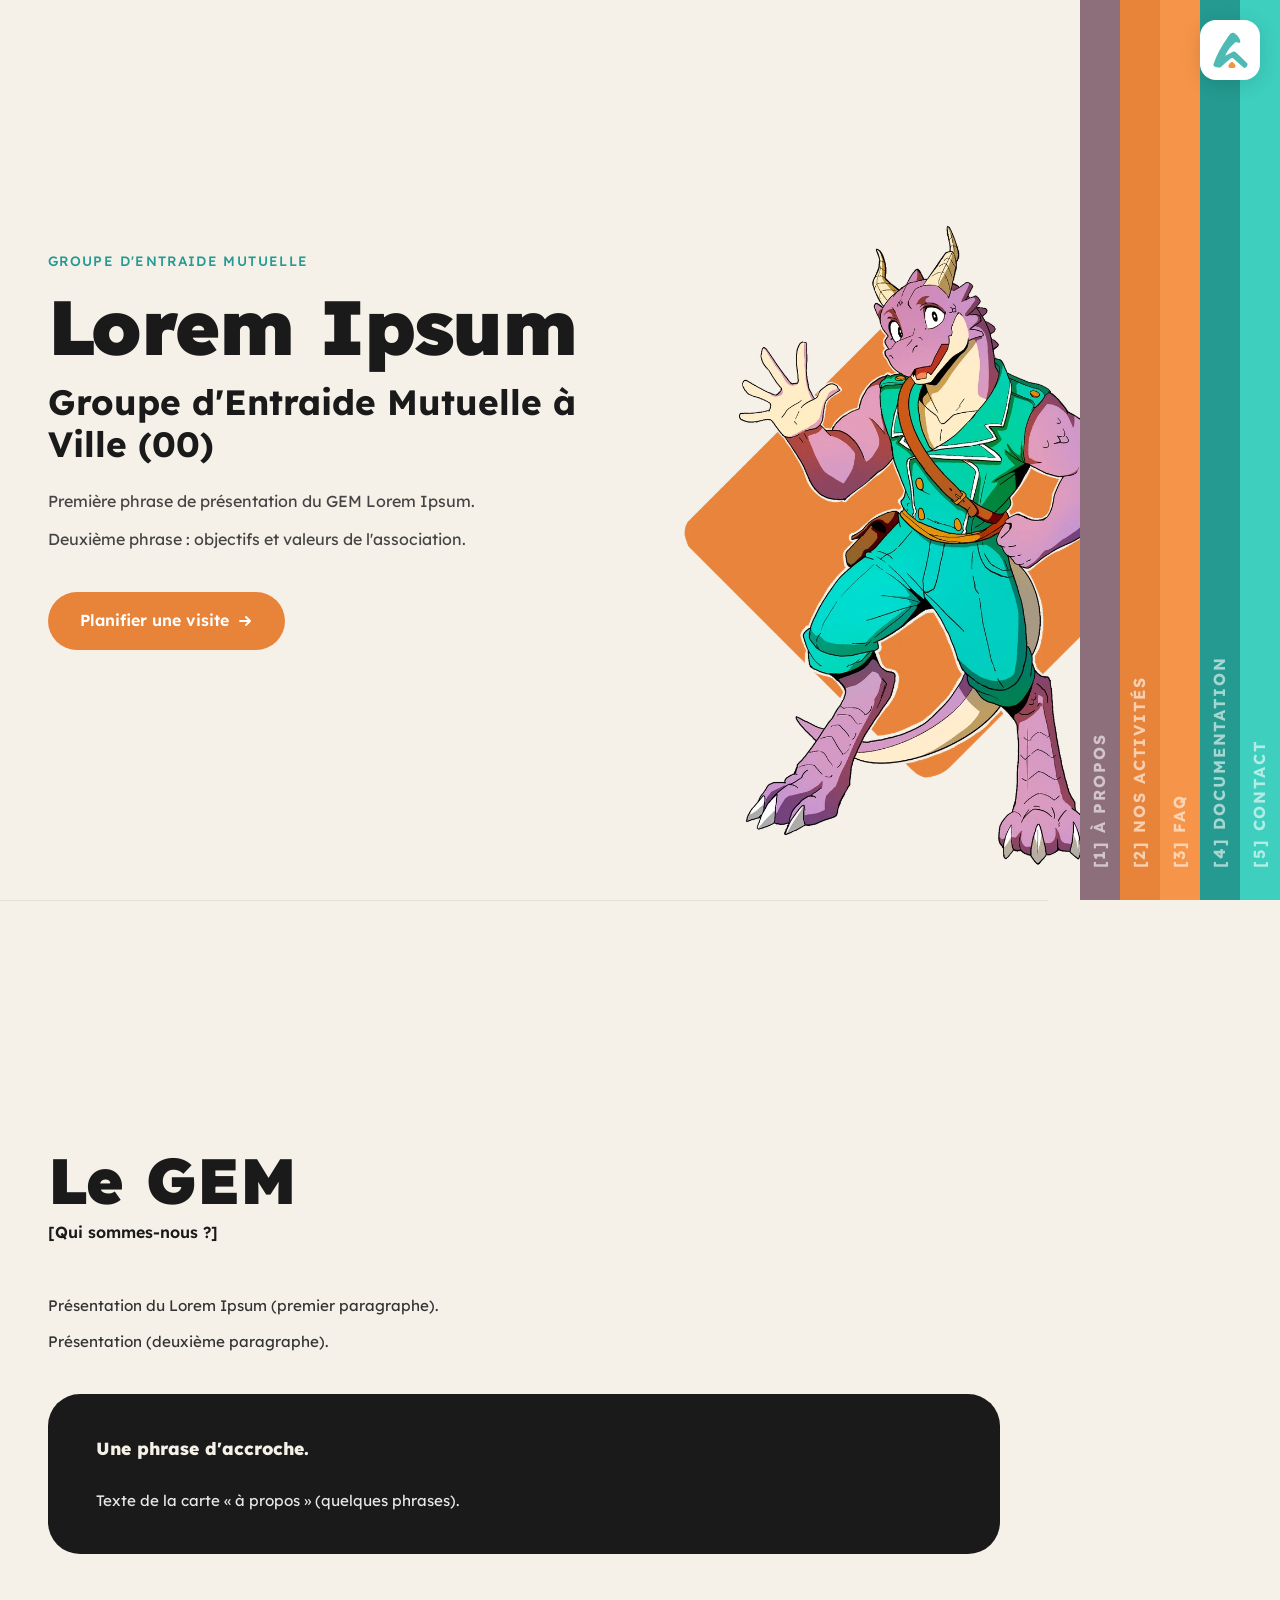
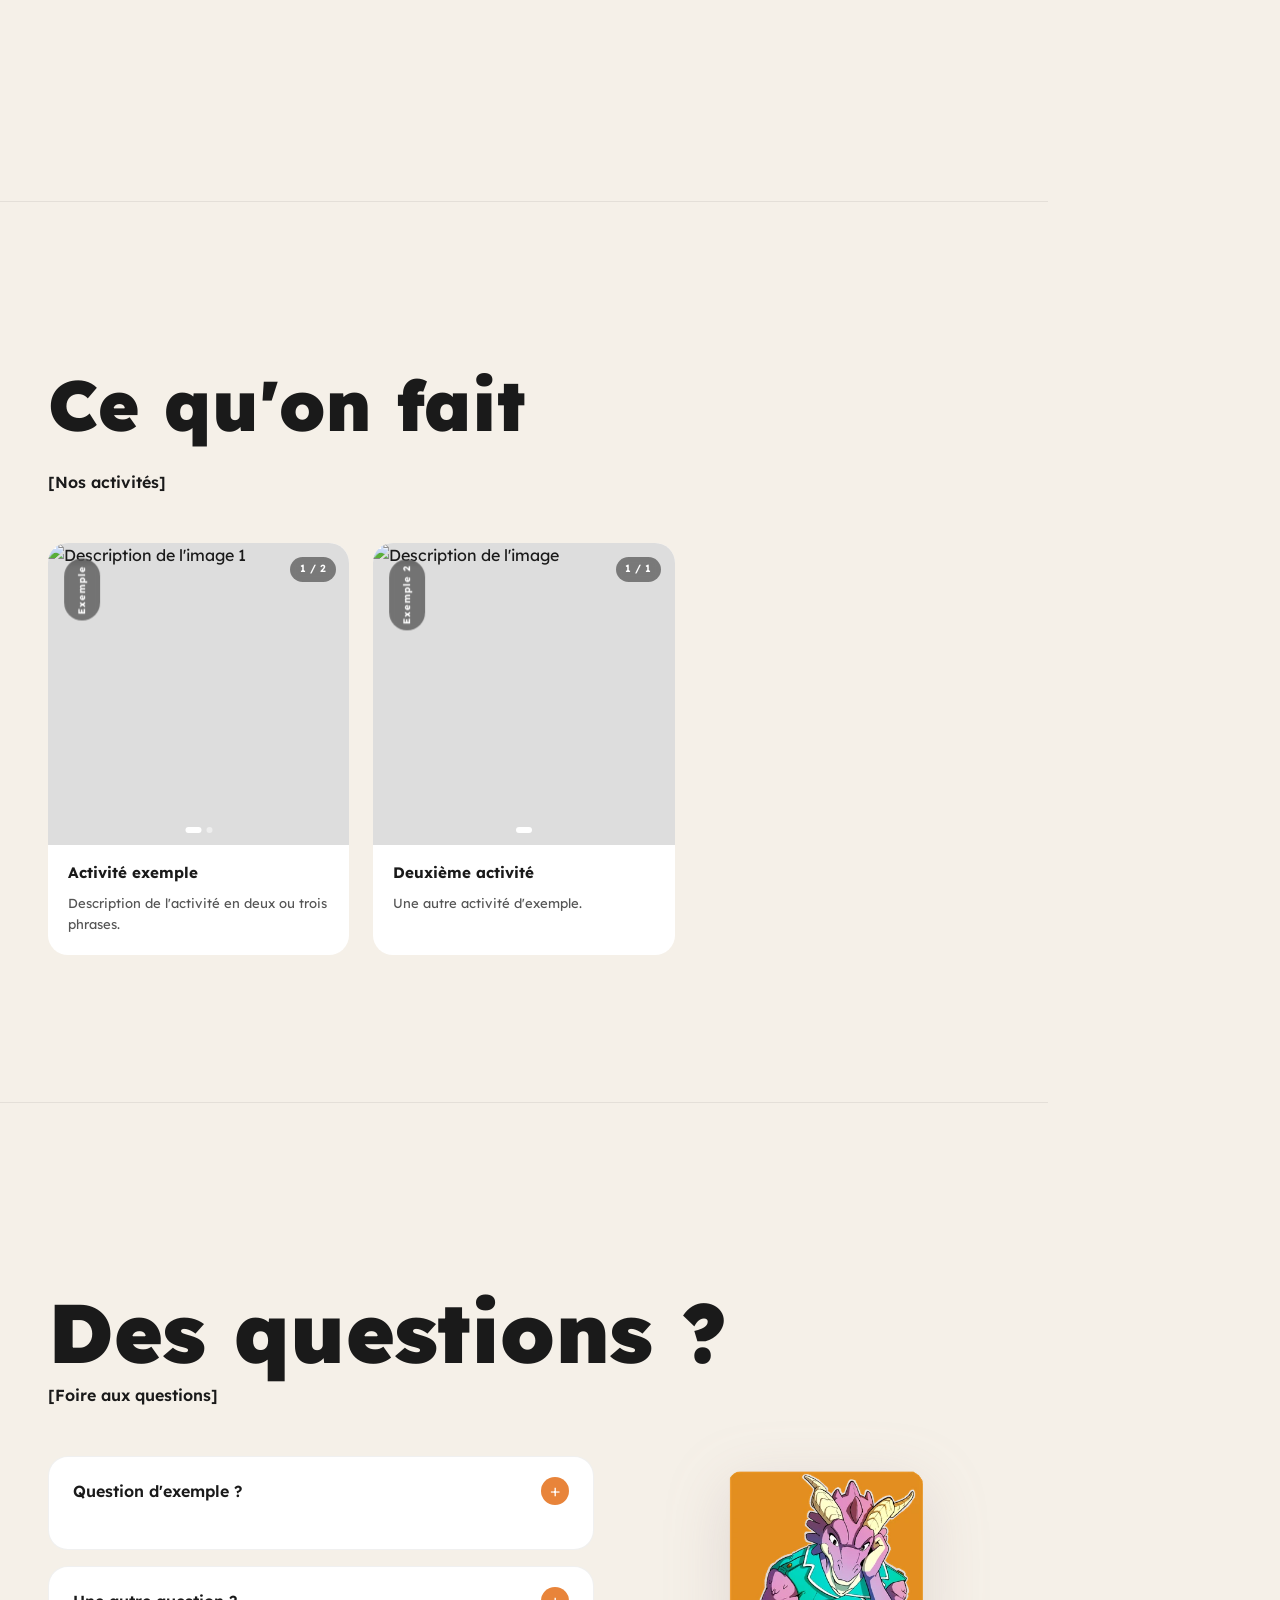
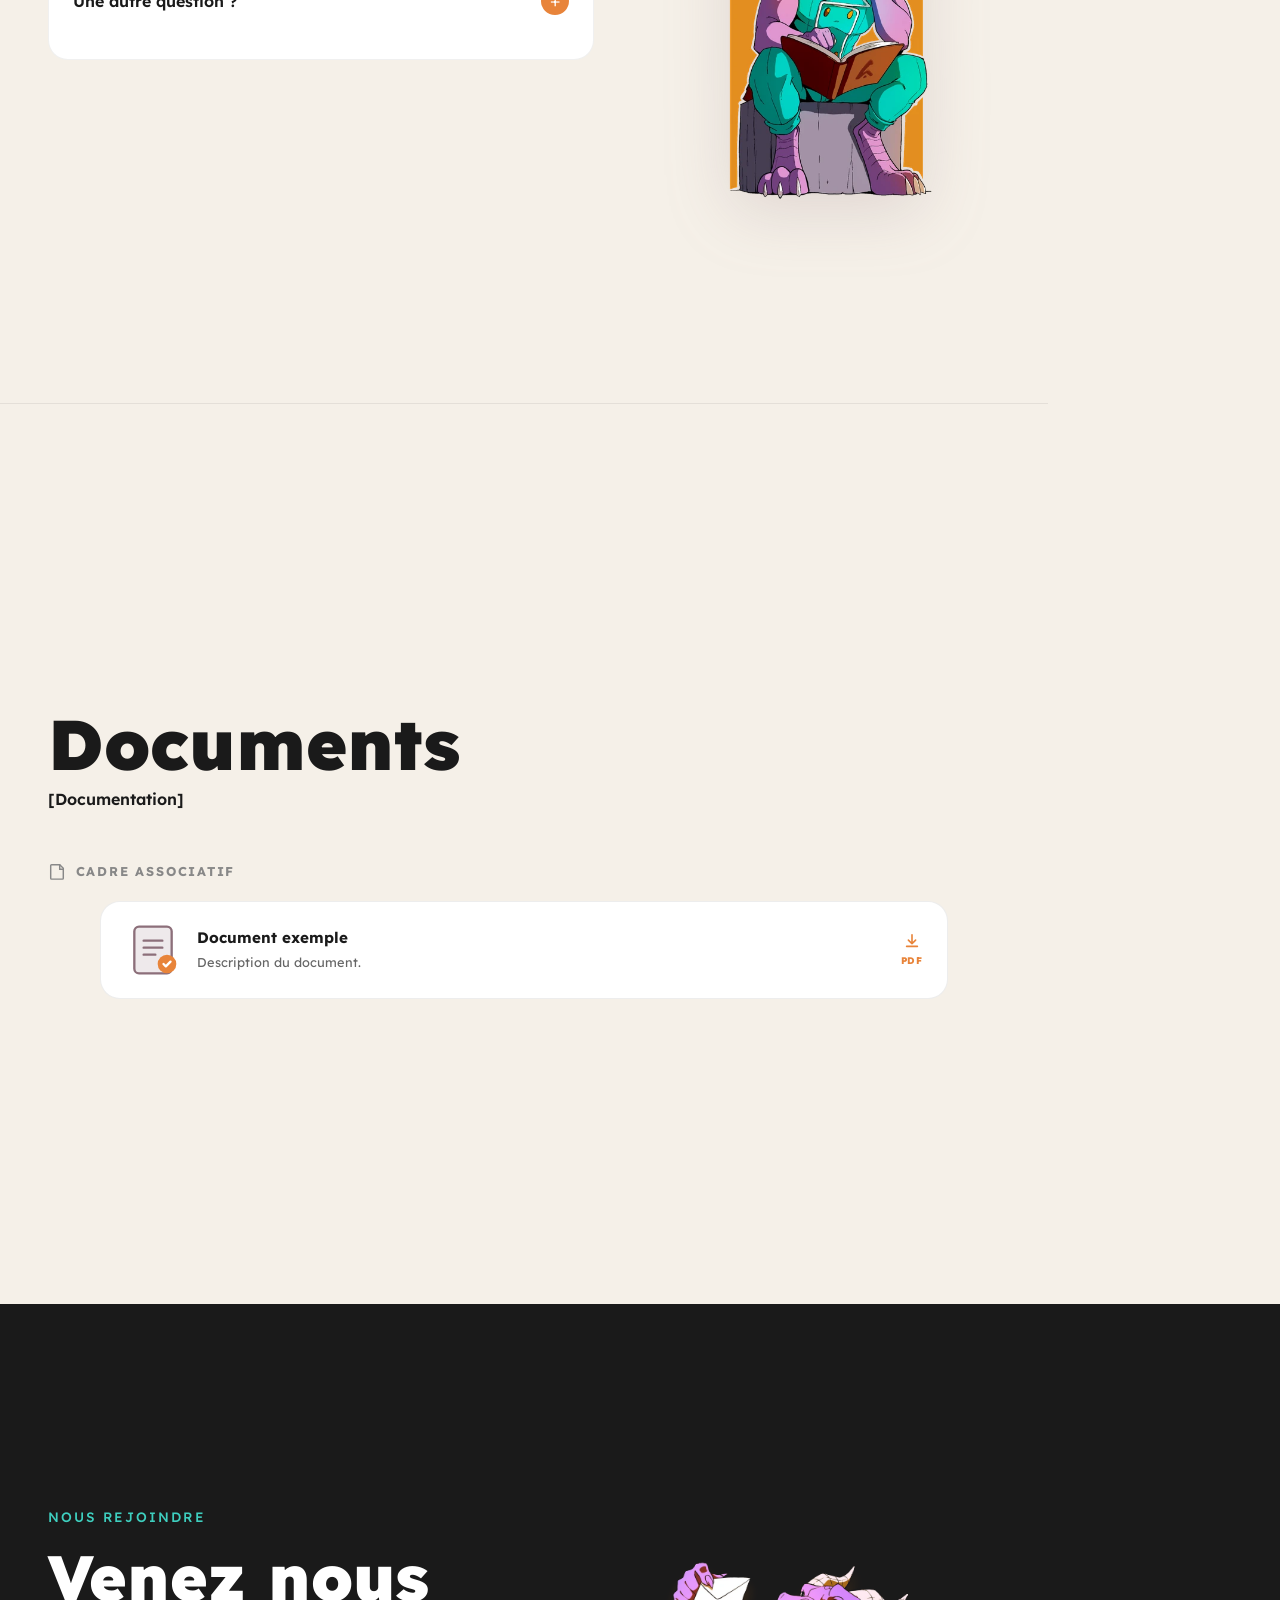
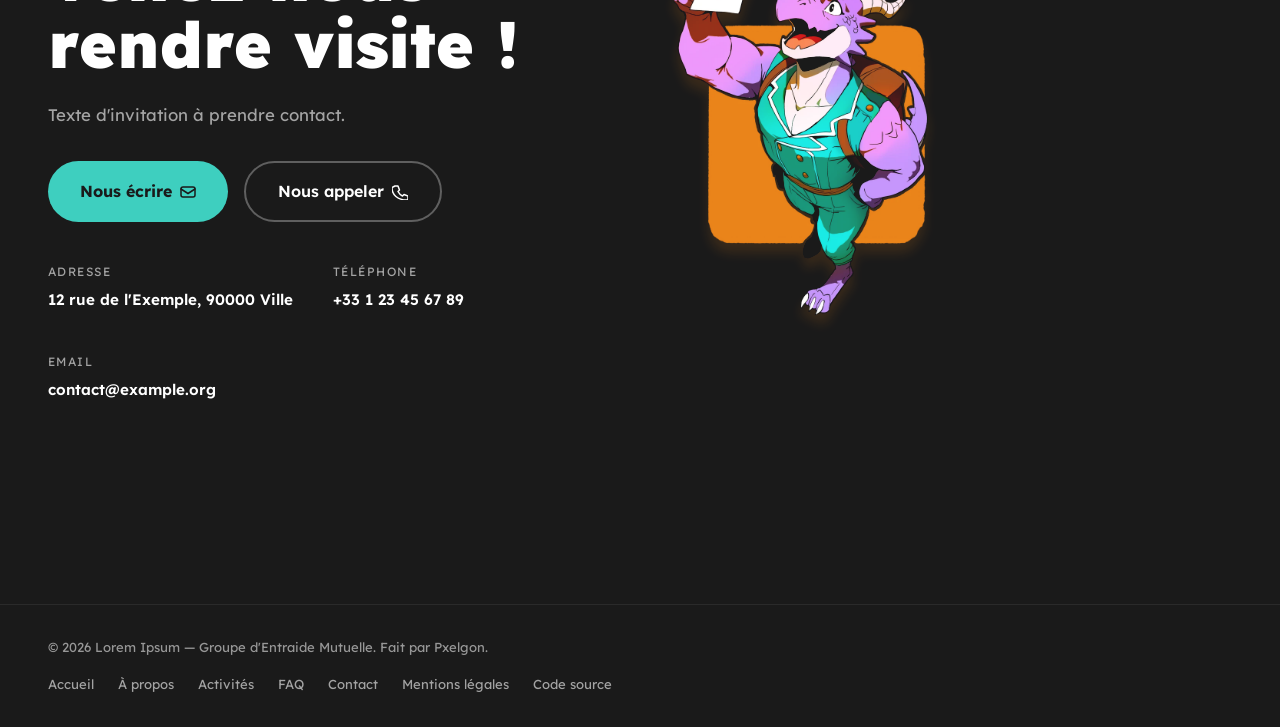
==== index.html @ 222a10a7 "feat(faq): mascotte libraire — titre hors grille, image alignée en haut et agrandie (desktop)" ====
<!DOCTYPE html>
<html lang="fr" data-cfg-title="{name} — {type}">
<head>
  <meta charset="UTF-8" />
  <meta name="viewport" content="width=device-width, initial-scale=1.0" />
  <meta name="theme-color" content="#f5f0e8" />
  <title>Lorem Ipsum — Groupe d'Entraide Mutuelle</title>
  <meta name="description" data-cfg-content="metaDescription" content="Le GEM Lorem Ipsum est un lieu d'entraide entre pairs, créé autour du vécu et des besoins des personnes autistes. Conçu par des autistes pour des autistes." />
  <link rel="icon" type="image/x-icon" href="favicon.ico">

  <!-- Lexend font — self-hosted (GDPR + perf); OFL license: fonts/OFL.txt -->
  <link rel="preload" href="fonts/lexend-latin.woff2" as="font" type="font/woff2" crossorigin>

  <!-- Styles (split; link order = cascade order) -->
  <link rel="stylesheet" href="css/fonts.css" />
  <link rel="stylesheet" href="css/base.css" />
  <link rel="stylesheet" href="css/navigation.css" />
  <link rel="stylesheet" href="css/layout.css" />
  <link rel="stylesheet" href="css/components.css" />
  <link rel="stylesheet" href="css/sections.css" />
  <link rel="stylesheet" href="css/responsive.css" />

  <!-- Site configuration (committed example; real config.js gitignored, overrides) -->
  <script src="config/config.example.js"></script>
  <script src="config/config.js"></script>

  <!-- Site content (committed example; real content.js gitignored, overrides) -->
  <script src="config/content.example.js"></script>
  <script src="config/content.js"></script>
</head>
<body>

  <!-- Skip to content — Accessibility -->
  <a class="skip-link" href="#main-content">Aller au contenu principal</a>

  <!-- Progress bar -->
  <div class="progress-bar" id="progressBar" aria-hidden="true"></div>

  <!-- ================================================
       SIDEBAR NAVIGATION
  ================================================ -->
  <nav class="sidebar-nav" aria-label="Navigation principale">

    <!-- Logo -->
    <a class="sidebar-logo" href="#accueil" data-cfg-aria-label="{name} — Retour à l'accueil" aria-label="Lorem Ipsum — Retour à l'accueil">
      <img src="images/logo.svg" alt="" width="40" height="40" />
    </a>

    <!-- Strip 1: Mauve — About -->
    <div class="sidebar-strip sidebar-strip--mauve">
      <a class="sidebar-link" href="#a-propos" aria-label="Section 1 — À Propos">
        [1] À PROPOS
      </a>
    </div>

    <!-- Strip 2: Orange — Activities -->
    <div class="sidebar-strip sidebar-strip--orange">
      <a class="sidebar-link" href="#nos-activites" aria-label="Section 2 — Nos Activités">
        [2] NOS ACTIVITÉS
      </a>
    </div>

    <!-- Strip 3 : Apricot — FAQ -->
    <div class="sidebar-strip sidebar-strip--apricot">
      <a class="sidebar-link" href="#faq" aria-label="Section 3 — FAQ">
        [3] FAQ
      </a>
    </div>

    <!-- Strip 4 : DarkTeal — Documentation -->
    <div class="sidebar-strip sidebar-strip--darkteal">
      <a class="sidebar-link" href="#documentation" aria-label="Section 4 — Documentation">
        [4] DOCUMENTATION
      </a>
    </div>

    <!-- Strip 5 : Teal — Contact -->
    <div class="sidebar-strip sidebar-strip--teal">
      <a class="sidebar-link" href="#contact" aria-label="Section 5 — Contact">
        [5] CONTACT
      </a>
    </div>

  </nav>

  <!-- ================================================
       MAIN CONTENT
  ================================================ -->
  <main id="main-content" tabindex="-1">
 
    <!-- HERO -->
    <section id="accueil" class="section hero-section" aria-labelledby="hero-title">
 
      <!-- Mascot absolutely positioned over the section, behind the sidebar -->
      <div class="hero__mascot-wrap" aria-hidden="true">
        <div class="hero__mascot-bg"></div>
        <img src="images/mascotte_bonjour.webp" alt="" class="hero__mascot-img" width="1280" height="1280" decoding="async" />
      </div>
 
      <div class="section__inner">
        <div class="hero__left">
          <p class="hero__eyebrow" data-cfg="type">Groupe d'Entraide Mutuelle</p>
          <h1 class="hero__title" id="hero-title" data-cfg="name">Lorem Ipsum</h1>
          <p class="hero__subtitle" data-cfg-tpl="{type} à {location}">Groupe d'Entraide Mutuelle à Créteil (94)</p>
          <div class="hero__desc" data-txt-list="heroDesc">
            <p>Le GEM Lorem Ipsum est un lieu d'entraide entre pairs, créé autour du vécu et des besoins des personnes autistes.</p>
            <p>Il a pour objectif de rompre l'isolement, de favoriser le lien social et de permettre à chacun de trouver sa place, dans un cadre sécurisant, bienveillant et respectueux des singularités.</p>
          </div>
          <a href="#contact" class="btn-primary">
            Planifier une visite
            <svg width="16" height="16" viewBox="0 0 16 16" fill="none" aria-hidden="true">
              <path d="M3 8H13M9 4L13 8L9 12" stroke="currentColor" stroke-width="2" stroke-linecap="round" stroke-linejoin="round"/>
            </svg>
          </a>
        </div>
      </div>
    </section>
 
    <div class="section-divider" role="separator" aria-hidden="true"></div>

    <!-- ABOUT -->
    <section id="a-propos" class="section" aria-labelledby="about-title">
      <div class="section__inner">

        <div class="reveal">
          <h2 class="about__title" id="about-title">Le GEM</h2>
          <p class="about__subtitle"><em data-txt="aboutSubtitle">[Qui sommes nous ?]</em></p>
        </div>

        <div class="about__text-block reveal reveal-delay-1" data-txt-list="aboutText">
          <p>Le GEM Lorem Ipsum est un lieu d'entraide entre pairs, créé autour du vécu et des besoins des personnes autistes.</p>
          <p>Il a pour objectif de rompre l'isolement, de favoriser le lien social et de permettre à chacun de trouver sa place, dans un cadre sécurisant, bienveillant et respectueux des singularités. </p>
        </div>

        <div class="about__card reveal reveal-delay-3">
          <p class="about__card-title" data-txt="aboutCardTitle">Nous sommes plus qu'un dispositif.</p>
          <p class="about__card-text" data-txt="aboutCardText">
            L'Lorem Ipsum est un espace de vie créé par et pour les personnes autistes. Ici, chacun apporte sa singularité, ses forces et son vécu, et reçoit en retour écoute, soutien et appartenance. Nous croyons que la neurodiversité est une richesse, et que l'entraide entre pairs est l'une des formes les plus puissantes de soin. 
          </p>
        </div>

      </div>
    </section>

    <div class="section-divider" role="separator" aria-hidden="true"></div>

    <!-- ACTIVITIES -->
    <section id="nos-activites" class="section" aria-labelledby="activities-title">
      <div class="section__inner">

        <div class="reveal">
          <h2 class="activities__title" id="activities-title">Ce qu'on fait</h2>
          <p class="activities__subtitle"><em data-txt="activitiesSubtitle">[Nos activités]</em></p>
        </div>

        <!-- Cards injected by JS (js/activities.js) -->
        <div class="activities__grid" id="activitiesGrid"></div>

      </div>
    </section>

    <div class="section-divider" role="separator" aria-hidden="true"></div>

    <!-- FAQ -->
    <section id="faq" class="section" aria-labelledby="faq-title">
      <div class="section__inner">

        <!-- Title (full width, above the columns) -->
        <div class="reveal">
          <h2 class="faq__title" id="faq-title">Des questions&nbsp;?</h2>
          <p class="faq__subtitle"><em data-txt="faqSubtitle">[Foire aux questions]</em></p>
        </div>

        <div class="faq__layout">

          <!-- Left column: questions (injected by JS — js/faq.js) -->
          <div class="faq__list reveal reveal-delay-1" id="faqList" role="list"></div>

          <!-- Right column: librarian mascot (decorative) -->
          <div class="faq__mascot-wrap reveal reveal-delay-2" aria-hidden="true">
            <img src="images/mascotte_libraire.webp" alt="" class="faq__mascot" />
          </div>

        </div>

      </div>
    </section>

    <div class="section-divider" role="separator" aria-hidden="true"></div>

    <!-- DOCUMENTATION -->
    <section id="documentation" class="section" aria-labelledby="docs-title">
      <div class="section__inner">

        <div class="reveal">
          <h2 class="docs__title" id="docs-title">Documents</h2>
          <p class="docs__subtitle"><em data-txt="docsSubtitle">[Documentation]</em></p>
        </div>

        <!-- Documents injected by JS (js/docs.js) -->
        <div class="docs__layout reveal reveal-delay-1" id="docsLayout"></div>

      </div>
    </section>

    <!-- CONTACT -->
    <section id="contact" class="section" aria-labelledby="contact-title">
      <div class="section__inner">
        <div class="contact__inner">

          <!-- Text -->
          <div class="contact__text">
            <p class="contact__label reveal" data-txt="contactLabel">Nous rejoindre</p>
            <h2 class="contact__title reveal reveal-delay-1" id="contact-title" data-txt="contactTitle">
              Venez nous rendre visite&nbsp;!
            </h2>
            <p class="contact__desc reveal reveal-delay-2" data-txt="contactDesc">
              Que vous soyez curieux, à la recherche de lien social ou que vous ayez simplement envie de découvrir l'espace, nos portes vous sont ouvertes.
            </p>
          </div>

          <!-- Buttons -->
          <div class="contact__actions reveal reveal-delay-3">
            <a href="mailto:contact@example.org" class="btn-teal" data-cfg-mailto="email" data-cfg-aria-label="Envoyer un email à {name}" aria-label="Envoyer un email à Lorem Ipsum">
              Nous écrire
              <svg width="16" height="16" viewBox="0 0 16 16" fill="none" aria-hidden="true">
                <rect x="1" y="3" width="14" height="10" rx="2" stroke="currentColor" stroke-width="1.5"/>
                <path d="M1 5L8 9.5L15 5" stroke="currentColor" stroke-width="1.5" stroke-linecap="round"/>
              </svg>
            </a>
            <a href="tel:+33123456789" title="Appeler l'animatrice" class="btn-outline" data-cfg-tel="phone" data-cfg-aria-label="Appeler {name}" aria-label="Appeler Lorem Ipsum">
              Nous appeler
              <svg width="16" height="16" viewBox="0 0 16 16" fill="none" aria-hidden="true">
                <path d="M3 2h3l1.5 4L6 7.5c1 2 2.5 3.5 4.5 4.5L12 10.5l4 1.5V15a1 1 0 01-1 1C5.4 16 0 10.6 0 4a1 1 0 011-1z" stroke="currentColor" stroke-width="1.5" stroke-linejoin="round"/>
              </svg>
            </a>
          </div>

          <!-- Mascot -->
          <img src="images/mascotte_contact.webp" alt="" class="contact__mascot reveal reveal-delay-1" width="1000" height="1000" loading="lazy" decoding="async" />

          <!-- Details -->
          <div class="contact__details reveal reveal-delay-4">
            <div class="contact__detail">
              <p class="contact__detail-label">Adresse</p>
              <p class="contact__detail-value" data-cfg="addressLine">12 rue de l'Exemple, 90000 Ville</p>
            </div>
            <div class="contact__detail">
              <p class="contact__detail-label">Téléphone</p>
              <p class="contact__detail-value" data-cfg="phone">+33 1 23 45 67 89</p>
            </div>
            <div class="contact__detail">
              <p class="contact__detail-label">Email</p>
              <p class="contact__detail-value" data-cfg="email">contact@example.org</p>
            </div>
          </div>

        </div><!-- /.contact__inner -->
      </div>
    </section>

  </main>

  <!-- ================================================
       FOOTER
  ================================================ -->
  <footer>
    <div class="footer__inner">
      <p class="footer__copy" data-cfg-tpl="© {year} {name} — {type}. Fait par {footerCredit}.">© 2026 Lorem Ipsum — Groupe d'Entraide Mutuelle. Fait par Pxelgon.</p>
      <nav class="footer__links" aria-label="Liens de bas de page">
        <a href="#accueil">Accueil</a>
        <a href="#a-propos">À propos</a>
        <a href="#nos-activites">Activités</a>
        <a href="#faq">FAQ</a>
        <a href="#contact">Contact</a>
        <a href="legal.html">Mentions légales</a>
        <a href="https://github.com/SlothyKernel1314/agotyp_site_vitrine" target="_blank" rel="noopener noreferrer">Code source</a>
      </nav>
    </div>
  </footer>

<!-- ================================================
       MOBILE BOTTOM NAVIGATION (≤ 768px)
  ================================================ -->
  <nav class="mobile-nav" aria-label="Navigation mobile">
    <ul class="mobile-nav__list">

      <li class="mobile-nav__item">
        <a class="mobile-nav__link" href="#accueil" aria-label="Accueil">
          <svg class="mobile-nav__icon" viewBox="0 0 24 24" aria-hidden="true">
            <path d="M3 9.5L12 3l9 6.5V20a1 1 0 01-1 1H5a1 1 0 01-1-1V9.5z"/>
            <path d="M9 21V12h6v9"/>
          </svg>
          Accueil
          <span class="mobile-nav__dot"></span>
        </a>
      </li>

      <li class="mobile-nav__item">
        <a class="mobile-nav__link" href="#a-propos" aria-label="À propos">
          <svg class="mobile-nav__icon" viewBox="0 0 24 24" aria-hidden="true">
            <circle cx="12" cy="12" r="9"/>
            <line x1="12" y1="8" x2="12" y2="8.5" stroke-width="2.5"/>
            <line x1="12" y1="11" x2="12" y2="16"/>
          </svg>
          À propos
          <span class="mobile-nav__dot"></span>
        </a>
      </li>

      <li class="mobile-nav__item">
        <a class="mobile-nav__link" href="#nos-activites" aria-label="Nos activités">
          <svg class="mobile-nav__icon" viewBox="0 0 24 24" aria-hidden="true">
            <rect x="3" y="3" width="7" height="7" rx="1"/>
            <rect x="14" y="3" width="7" height="7" rx="1"/>
            <rect x="3" y="14" width="7" height="7" rx="1"/>
            <rect x="14" y="14" width="7" height="7" rx="1"/>
          </svg>
          Activités
          <span class="mobile-nav__dot"></span>
        </a>
      </li>

      <li class="mobile-nav__item">
        <a class="mobile-nav__link" href="#faq" aria-label="FAQ">
          <svg class="mobile-nav__icon" viewBox="0 0 24 24" aria-hidden="true">
            <circle cx="12" cy="12" r="9"/>
            <path d="M9.5 9.5a2.5 2.5 0 015 .5c0 1.5-1.5 2-2.5 2.5V14"/>
            <circle cx="12" cy="17" r="0.5" fill="currentColor" stroke="none"/>
          </svg>
          FAQ
          <span class="mobile-nav__dot"></span>
        </a>
      </li>

      <li class="mobile-nav__item">
        <a class="mobile-nav__link" href="#documentation" aria-label="Documentation">
          <svg class="mobile-nav__icon" viewBox="0 0 24 24" aria-hidden="true">
            <path d="M14 2H6a2 2 0 00-2 2v16a2 2 0 002 2h12a2 2 0 002-2V8z"/>
            <polyline points="14 2 14 8 20 8"/>
            <line x1="16" y1="13" x2="8" y2="13"/>
            <line x1="16" y1="17" x2="8" y2="17"/>
            <polyline points="10 9 9 9 8 9"/>
          </svg>
          Docs
          <span class="mobile-nav__dot"></span>
        </a>
      </li>

      <li class="mobile-nav__item">
        <a class="mobile-nav__link" href="#contact" aria-label="Contact">
          <svg class="mobile-nav__icon" viewBox="0 0 24 24" aria-hidden="true">
            <rect x="2" y="4" width="20" height="16" rx="2"/>
            <path d="M2 7l10 7 10-7"/>
          </svg>
          Contact
          <span class="mobile-nav__dot"></span>
        </a>
      </li>

    </ul>
  </nav>
  
  <!-- JavaScript -->
  <script src="js/config-populate.js"></script>
  <script type="module" src="js/main.js"></script>

</body>
</html>
---- css/fonts.css ----
/* ============================================================
   FONTS — Lexend (self-hosted; OFL license: see fonts/OFL.txt)
============================================================ */
/* latin-ext */
@font-face {
  font-family: 'Lexend';
  font-style: normal;
  font-weight: 100 900;
  font-display: swap;
  src: url('../fonts/lexend-latin-ext.woff2') format('woff2');
  unicode-range: U+0100-02BA, U+02BD-02C5, U+02C7-02CC, U+02CE-02D7, U+02DD-02FF, U+0304, U+0308, U+0329, U+1D00-1DBF, U+1E00-1E9F, U+1EF2-1EFF, U+2020, U+20A0-20AB, U+20AD-20C0, U+2113, U+2C60-2C7F, U+A720-A7FF;
}
/* latin */
@font-face {
  font-family: 'Lexend';
  font-style: normal;
  font-weight: 100 900;
  font-display: swap;
  src: url('../fonts/lexend-latin.woff2') format('woff2');
  unicode-range: U+0000-00FF, U+0131, U+0152-0153, U+02BB-02BC, U+02C6, U+02DA, U+02DC, U+0304, U+0308, U+0329, U+2000-206F, U+20AC, U+2122, U+2191, U+2193, U+2212, U+2215, U+FEFF, U+FFFD;
}
---- css/base.css ----
/* ============================================================
   CSS VARIABLES — Design System
============================================================ */
:root {
  --cream:    #f5f0e8;
  --mauve:    #8c6f7a;
  --orange:   #e8843a;
  --teal:     #3ecfbf;
  --darkteal: #249a90;
  --apricot: #f69549;
  --dark:     #1a1a1a;
  --white:    #ffffff;

  --font-display: 'Lexend', sans-serif;
  --font-body:    'Lexend', sans-serif;

  --radius-lg: 20px;
  --radius-xl: 32px;
  --sidebar-w: 40px;
  --transition: 0.4s cubic-bezier(0.16, 1, 0.3, 1);
}

/* ============================================================
   RESET & BASE
============================================================ */
*, *::before, *::after { box-sizing: border-box; margin: 0; padding: 0; }

html {
  scroll-behavior: smooth;
  font-size: 16px;
}

body {
  font-family: var(--font-body);
  background: var(--cream);
  color: var(--dark);
  overflow-x: hidden;
  line-height: 1.6;
}

/* Reduced motion support */
@media (prefers-reduced-motion: reduce) {
  html { scroll-behavior: auto; }
  *, *::before, *::after {
    animation-duration: 0.01ms !important;
    transition-duration: 0.01ms !important;
  }
}

/* ============================================================
   SKIP LINK — Accessibility
============================================================ */
.skip-link {
  position: fixed;
  top: -100%;
  left: 1rem;
  z-index: 9999;
  background: var(--dark);
  color: var(--white);
  padding: 0.75rem 1.5rem;
  border-radius: 999px;
  font-family: var(--font-body);
  font-size: 0.9rem;
  text-decoration: none;
  transition: top 0.3s;
}
.skip-link:focus { top: 1rem; }
---- css/navigation.css ----
/* ============================================================
   SIDEBAR NAVIGATION (right side, vertical)
============================================================ */
.sidebar-nav {
  position: fixed;
  right: 0;
  top: 0;
  height: 100vh;    /* fallback */
  height: 100dvh;   /* accounts for the browser UI on mobile/tablet */
  display: flex;
  flex-direction: row;
  align-items: stretch;
  z-index: 100;
  pointer-events: none;
}

/* Logo box */
.sidebar-logo {
  position: fixed;
  top: 1.25rem;
  right: 1.25rem;
  z-index: 200;
  background: var(--white);
  border-radius: 16px;
  width: 60px;
  height: 60px;
  display: flex;
  align-items: center;
  justify-content: center;
  box-shadow: 0 4px 20px rgba(0,0,0,0.12);
  pointer-events: auto;
  text-decoration: none;
  transition: transform var(--transition), box-shadow var(--transition);
}
.sidebar-logo:hover,
.sidebar-logo:focus {
  transform: scale(1.07);
  box-shadow: 0 8px 30px rgba(0,0,0,0.18);
  outline: 3px solid var(--teal);
}
.sidebar-logo img { width: 36px; height: 36px; }

/* Three coloured stripes */
.sidebar-strip {
  width: var(--sidebar-w);
  height: 100%;
  display: flex;
  flex-direction: column;
  align-items: center;
  justify-content: flex-end;
  padding-bottom: 1.5rem;
  pointer-events: auto;
  position: relative;
}
.sidebar-strip--mauve  { background: var(--mauve); }
.sidebar-strip--orange { background: var(--orange); }
.sidebar-strip--apricot   { background: var(--apricot); }
.sidebar-strip--darkteal   { background: var(--darkteal); }
.sidebar-strip--teal   { background: var(--teal); }

.sidebar-link {
  writing-mode: vertical-rl;
  text-orientation: mixed;
  transform: rotate(180deg);
  font-family: var(--font-display);
  font-size: 1rem;
  font-weight: 700;
  letter-spacing: 0.12em;
  text-transform: uppercase;
  color: rgba(255,255,255,0.6);
  text-decoration: none;
  transition: color var(--transition);
  padding: 0.5rem 0;
}
.sidebar-link:hover,
.sidebar-link:focus,
.sidebar-link.active {
  color: var(--white);
  outline: none;
}
.sidebar-link:focus-visible { outline: 2px solid var(--white); outline-offset: 2px; }

/* Numbering prefix */
.sidebar-link span {
  opacity: 0.5;
  margin-bottom: 2px;
  display: block;
  font-size: 0.55rem;
}

/* ============================================================
   MOBILE BOTTOM NAV — shown only on mobile/tablet
============================================================ */
.mobile-nav {
  display: none;
  position: fixed;
  bottom: 0;
  left: 0;
  right: 0;
  z-index: 200;
  background: var(--dark);
  border-top: 1px solid rgba(255,255,255,0.08);
  padding: 0.4rem 0 env(safe-area-inset-bottom, 0.4rem);
}

.mobile-nav__list {
  display: flex;
  justify-content: space-around;
  align-items: center;
  list-style: none;
  margin: 0;
  padding: 0;
}

.mobile-nav__item { flex: 1; }

.mobile-nav__link {
  display: flex;
  flex-direction: column;
  align-items: center;
  gap: 3px;
  padding: 0.5rem 0.25rem;
  text-decoration: none;
  color: rgba(255,255,255,0.4);
  font-size: 0.58rem;
  font-weight: 600;
  letter-spacing: 0.06em;
  text-transform: uppercase;
  transition: color var(--transition);
}
.mobile-nav__link:hover,
.mobile-nav__link.active { color: var(--white); }
.mobile-nav__link:focus-visible { outline: 2px solid var(--teal); outline-offset: 2px; }

.mobile-nav__icon {
  width: 20px;
  height: 20px;
  stroke: currentColor;
  fill: none;
  stroke-width: 1.8;
  stroke-linecap: round;
  stroke-linejoin: round;
}

.mobile-nav__dot {
  width: 4px;
  height: 4px;
  border-radius: 50%;
  background: transparent;
  transition: background var(--transition);
}
.mobile-nav__link.active .mobile-nav__dot { background: var(--teal); }
---- css/layout.css ----
/* ============================================================
   SECTION BASE
============================================================ */
.section {
  min-height: 100vh;    /* fallback */
  min-height: 100dvh;   /* visible viewport on mobile/tablet */
  padding: 5rem 0;
  padding-right: calc(var(--sidebar-w) * 5 + 2rem);
  position: relative;
  display: flex;
  align-items: center;
}

.section__inner {
  width: 100%;
  max-width: 1100px;
  margin: 0 auto;
  padding: 0 3rem;
}

/* ============================================================
   SCROLL REVEAL ANIMATIONS
============================================================ */
.reveal {
  opacity: 0;
  transform: translateY(40px);
  transition: opacity 0.7s cubic-bezier(0.16, 1, 0.3, 1),
              transform 0.7s cubic-bezier(0.16, 1, 0.3, 1);
}
.reveal.visible {
  opacity: 1;
  transform: translateY(0);
}
.reveal-delay-1 { transition-delay: 0.1s; }
.reveal-delay-2 { transition-delay: 0.2s; }
.reveal-delay-3 { transition-delay: 0.3s; }
.reveal-delay-4 { transition-delay: 0.4s; }

@keyframes fadeUp {
  from { opacity: 0; transform: translateY(28px); }
  to   { opacity: 1; transform: translateY(0); }
}

/* ============================================================
   PROGRESS BAR
============================================================ */
.progress-bar {
  position: fixed;
  top: 0;
  left: 0;
  height: 3px;
  background: linear-gradient(to right, var(--orange), var(--teal));
  z-index: 999;
  transform-origin: left;
  transform: scaleX(0);
  transition: transform 0.1s linear;
}

/* ============================================================
   SECTION DIVIDERS
============================================================ */
.section-divider {
  height: 1px;
  background: rgba(0,0,0,0.07);
  margin-right: calc(var(--sidebar-w) * 5 + 2rem);
}
---- css/components.css ----
/* ============================================================
   BUTTONS
============================================================ */
.btn-primary {
  display: inline-flex;
  align-items: center;
  gap: 0.5rem;
  background: var(--orange);
  color: var(--white);
  font-family: var(--font-body);
  font-weight: 600;
  font-size: 1rem;
  padding: 1rem 2rem;
  border-radius: 999px;
  text-decoration: none;
  border: none;
  cursor: pointer;
  transition: transform var(--transition), box-shadow var(--transition), background var(--transition);
  opacity: 0;
  animation: fadeUp 0.8s 0.8s forwards;
}
.btn-primary:hover,
.btn-primary:focus {
  background: #d4732e;
  transform: translateY(-3px) /*scale(1.02)*/;
  box-shadow: 0 6px 0 rgba(232, 132, 58, 0.25);
  outline: none;
}
.btn-primary:focus-visible { outline: 3px solid var(--dark); outline-offset: 3px; }

.btn-teal {
  display: inline-flex;
  align-items: center;
  gap: 0.5rem;
  background: var(--teal);
  color: var(--dark);
  font-family: var(--font-body);
  font-weight: 700;
  font-size: 1rem;
  padding: 1rem 2rem;
  border-radius: 999px;
  text-decoration: none;
  border: none;
  cursor: pointer;
  transition: transform var(--transition), box-shadow var(--transition);
}
.btn-teal:hover,
.btn-teal:focus {
  transform: translateY(-3px);
  box-shadow: 0 6px 0 rgba(62, 207, 191, 0.35);
  outline: none;
}
.btn-teal:focus-visible { outline: 3px solid var(--white); outline-offset: 3px; }

.btn-outline {
  display: inline-flex;
  align-items: center;
  gap: 0.5rem;
  background: transparent;
  color: var(--white);
  font-family: var(--font-body);
  font-weight: 600;
  font-size: 1rem;
  padding: 1rem 2rem;
  border-radius: 999px;
  text-decoration: none;
  border: 2px solid rgba(255,255,255,0.3);
  cursor: pointer;
  transition: border-color var(--transition), transform var(--transition);
}
.btn-outline:hover,
.btn-outline:focus {
  border-color: var(--white);
  transform: translateY(-3px);
  outline: none;
}
.btn-outline:focus-visible { outline: 3px solid var(--teal); outline-offset: 3px; }

/* ---- Category label (top-left corner, vertical) ---- */
.activity-card__label {
  position: absolute;
  top: 1rem;
  left: 1rem;
  z-index: 10;
  background: rgba(0,0,0,0.48);
  color: var(--white);
  font-family: var(--font-display);
  font-size: 0.6rem;
  font-weight: 700;
  letter-spacing: 0.1em;
  padding: 0.4rem 0.65rem;
  border-radius: 999px;
  writing-mode: vertical-rl;
  text-orientation: mixed;
  transform: rotate(180deg);
  backdrop-filter: blur(4px);
}

.activity-card {
  border-radius: var(--radius-lg);
  overflow: hidden;
  background: var(--white);
  transition: transform var(--transition), box-shadow var(--transition);
  position: relative;
}
.activity-card:hover {
  transform: translateY(-6px);
  box-shadow: 0 20px 40px rgba(0,0,0,0.12);
}
.activity-card:focus-within { outline: 3px solid var(--teal); outline-offset: 2px; }

/* ---- Image / carousel area ---- */
.activity-card__img {
  position: relative;
  aspect-ratio: 1;
  overflow: hidden;
  background: #ddd;
}

/* ---- Track wrapper (hidden overflow) ---- */
.carousel__track-wrap {
  width: 100%;
  height: 100%;
  overflow: hidden;
}

/* ---- Track : slides sides to sides ---- */
.carousel__track {
  display: flex;
  height: 100%;
  transition: transform 0.45s cubic-bezier(0.16, 1, 0.3, 1);
  will-change: transform;
}

/* ---- Single slide ---- */
.carousel__slide {
  flex: 0 0 100%;
  width: 100%;
  height: 100%;
  overflow: hidden;
}

.carousel__slide img {
  width: 100%;
  height: 100%;
  object-fit: cover;
  display: block;
  transition: transform 0.6s cubic-bezier(0.16, 1, 0.3, 1);
}

.activity-card:hover .activity-card__img img { transform: scale(1.06); }

/* ---- Counter (e.g. "2 / 3") ---- */
.carousel__counter {
  position: absolute;
  top: 0.85rem;
  right: 0.85rem;
  z-index: 10;
  background: rgba(0,0,0,0.45);
  color: var(--white);
  font-size: 0.65rem;
  font-weight: 600;
  padding: 0.25rem 0.6rem;
  border-radius: 999px;
  backdrop-filter: blur(4px);
  letter-spacing: 0.04em;
}

/* ---- Boutons prev / next ---- */
.carousel__btn {
  position: absolute;
  top: 50%;
  transform: translateY(-50%);
  z-index: 10;
  width: 32px;
  height: 32px;
  background: rgba(255,255,255,0.82);
  border: none;
  border-radius: 50%;
  cursor: pointer;
  display: flex;
  align-items: center;
  justify-content: center;
  backdrop-filter: blur(6px);
  transition: background var(--transition), transform var(--transition), opacity var(--transition);
  opacity: 0;           /* hidden by default */
  pointer-events: none;
}
.carousel__btn svg {
  width: 14px;
  height: 14px;
  stroke: var(--dark);
}
.carousel__btn--prev { left: 0.6rem; }
.carousel__btn--next { right: 0.6rem; }

/* Show buttons on card hover */
.activity-card:hover .carousel__btn,
.activity-card:focus-within .carousel__btn {
  opacity: 1;
  pointer-events: auto;
}
.carousel__btn:hover {
  background: var(--white);
  transform: translateY(-50%) scale(1.1);
}
.carousel__btn:focus-visible {
  outline: 2px solid var(--teal);
  outline-offset: 2px;
  opacity: 1;
  pointer-events: auto;
}

/* ---- Pagination dots ---- */
.carousel__dots {
  position: absolute;
  bottom: 0.75rem;
  left: 50%;
  transform: translateX(-50%);
  z-index: 10;
  display: flex;
  gap: 5px;
  align-items: center;
}

.carousel__dot {
  width: 6px;
  height: 6px;
  border-radius: 50%;
  background: rgba(255,255,255,0.5);
  border: none;
  padding: 0;
  cursor: pointer;
  transition: background var(--transition), transform var(--transition), width var(--transition);
}
.carousel__dot.active {
  background: var(--white);
  width: 16px;
  border-radius: 3px;
}
.carousel__dot:focus-visible { outline: 2px solid var(--teal); outline-offset: 2px; }

/* ---- Card body ---- */
.activity-card__body {
  padding: 1rem 1.25rem 1.25rem;
}
.activity-card__name {
  font-weight: 700;
  font-size: 0.95rem;
  margin-bottom: 0.5rem;
}
.activity-card__desc {
  font-size: 0.82rem;
  color: #555;
  line-height: 1.6;
}

.faq__item {
  border-radius: var(--radius-lg);
  background: var(--white);
  overflow: hidden;
  border: 1px solid rgba(0,0,0,0.06);
  transition: box-shadow var(--transition);
}
.faq__item:hover { box-shadow: 0 8px 24px rgba(0,0,0,0.08); }

.faq__question {
  width: 100%;
  display: flex;
  justify-content: space-between;
  align-items: center;
  padding: 1.25rem 1.5rem;
  background: none;
  border: none;
  cursor: pointer;
  text-align: left;
  font-family: var(--font-body);
  font-weight: 600;
  font-size: 1rem;
  color: var(--dark);
  gap: 1rem;
  transition: background var(--transition);
}
.faq__question:hover { background: rgba(0,0,0,0.02); }
.faq__question:focus-visible { outline: 3px solid var(--teal); outline-offset: -3px; }

.faq__icon {
  flex-shrink: 0;
  width: 28px;
  height: 28px;
  background: var(--orange);
  border-radius: 50%;
  display: flex;
  align-items: center;
  justify-content: center;
  color: var(--white);
  font-size: 1.1rem;
  font-weight: 300;
  transition: transform var(--transition), background var(--transition);
  line-height: 1;
}
.faq__item.open .faq__icon {
  transform: rotate(45deg);
  background: var(--teal);
}

.faq__answer {
  display: grid;
  grid-template-rows: 0fr;
  visibility: hidden;
  font-size: 0.95rem;
  color: #444;
  line-height: 1.8;
  transition: grid-template-rows 0.4s cubic-bezier(0.16, 1, 0.3, 1),
              visibility 0s 0.4s;
}
.faq__answer-inner {
  overflow: hidden;
  padding: 0 1.5rem 1.5rem;
}
.faq__item.open .faq__answer {
  grid-template-rows: 1fr;
  visibility: visible;
  transition: grid-template-rows 0.4s cubic-bezier(0.16, 1, 0.3, 1),
              visibility 0s 0s;
}

/* ── Document carousel ── */
.docs-carousel {
  display: flex;
  align-items: center;
  gap: 0.75rem;
}

.docs-carousel__viewport {
  flex: 1;
  overflow: hidden;
}

.docs-carousel__track {
  display: flex;
  gap: 1rem;
  transition: transform 0.4s cubic-bezier(0.16, 1, 0.3, 1);
}

.docs-carousel__item {
  flex: 0 0 calc((100% - 1rem) / 2);
  min-width: 0;
}

.docs-carousel__item .doc-card {
  width: 100%;
}

.docs-carousel__btn {
  flex-shrink: 0;
  width: 40px;
  height: 40px;
  border-radius: 50%;
  border: 1.5px solid rgba(0,0,0,0.12);
  background: var(--white);
  color: var(--dark);
  display: flex;
  align-items: center;
  justify-content: center;
  cursor: pointer;
  transition: background var(--transition), border-color var(--transition), transform var(--transition), opacity var(--transition), visibility var(--transition);
}
.docs-carousel__btn:hover {
  background: var(--dark);
  color: var(--white);
  border-color: var(--dark);
  transform: scale(1.08);
}
.docs-carousel__btn svg {
  width: 18px;
  height: 18px;
  stroke: currentColor;
}
.docs-carousel__btn--hidden {
  opacity: 0;
  visibility: hidden;
  pointer-events: none;
}

/* ── Document card ── */
.doc-card {
  display: grid;
  grid-template-columns: 56px 1fr auto;
  align-items: center;
  gap: 1rem;
  padding: 1.25rem 1.5rem;
  background: var(--white);
  border-radius: var(--radius-lg);
  border: 1.5px solid rgba(0,0,0,0.07);
  text-decoration: none;
  color: var(--dark);
  cursor: pointer;
  transition: transform var(--transition), box-shadow var(--transition), border-color var(--transition);
  position: relative;
  overflow: hidden;
}
.doc-card::before {
  content: '';
  position: absolute;
  left: 0; top: 0; bottom: 0;
  width: 3px;
  background: var(--orange);
  opacity: 0;
  transition: opacity var(--transition);
}
.doc-card:hover {
  transform: translateY(-4px);
  box-shadow: 0 12px 32px rgba(0,0,0,0.1);
  border-color: rgba(0,0,0,0.12);
}
.doc-card:hover::before { opacity: 1; }
.doc-card:focus-visible {
  outline: 3px solid var(--teal);
  outline-offset: 2px;
}

/* Illustrated SVG icon */
.doc-card__icon {
  width: 56px;
  height: 56px;
  flex-shrink: 0;
}
.doc-card__icon svg {
  width: 100%;
  height: 100%;
}

/* Text body */
.doc-card__body { min-width: 0; }

.doc-card__title {
  font-weight: 700;
  font-size: 0.95rem;
  margin-bottom: 0.3rem;
  line-height: 1.3;
}

.doc-card__desc {
  font-size: 0.8rem;
  color: #666;
  line-height: 1.5;
  white-space: nowrap;
  overflow: hidden;
  text-overflow: ellipsis;
}

/* Badge PDF */
.doc-card__badge {
  display: flex;
  flex-direction: column;
  align-items: center;
  gap: 0.2rem;
  flex-shrink: 0;
  color: var(--orange);
  font-size: 0.6rem;
  font-weight: 800;
  letter-spacing: 0.08em;
  text-transform: uppercase;
  transition: color var(--transition);
}
.doc-card__badge svg {
  width: 18px;
  height: 18px;
  stroke: currentColor;
}
.doc-card:hover .doc-card__badge { color: var(--mauve); }
---- css/sections.css ----
/* ============================================================
   HERO SECTION
============================================================ */
#accueil {
  background: var(--cream);
  overflow: hidden;
}

.hero-section {
  position: relative;
  overflow: hidden;
  min-height: 100vh;    /* fallback */
  min-height: 100dvh;
}
 
/* Absolute mascot container — extends to the right edge (sidebar included) */
.hero__mascot-wrap {
  position: absolute;
  right: 0;                /* right edge = behind the sidebar */
  bottom: 0;
  width: 55vw;
  max-width: 820px;
  height: 100%;
  pointer-events: none;
  z-index: 1;              /* sous la sidebar (z-index 100) */
  display: flex;
  align-items: flex-end;
  justify-content: center;
}
 
/* Mascot image — actual size 2048×2048 but constrained by the container */
.hero__mascot-img {
  position: relative;
  z-index: 1;
  width: 100%;
  height: 100%;
  object-fit: contain;
  object-position: bottom center;
  mix-blend-mode: multiply;
  display: block;
}
 
/* Hero text on the left — stays in normal flow, ignoring the mascot */
.hero__left {
  position: relative;
  z-index: 2;
  max-width: 560px;
}
 
.hero__eyebrow {
  font-size: 0.85rem;
  font-weight: 500;
  letter-spacing: 0.1em;
  text-transform: uppercase;
  color: var(--darkteal);
  margin-bottom: 1rem;
  opacity: 0;
  animation: fadeUp 0.8s 0.2s forwards;
}
 
.hero__title {
  font-family: var(--font-display);
  font-size: clamp(2.8rem, 6vw, 5.5rem);
  font-weight: 900;
  line-height: 1.0;
  letter-spacing: -0.02em;
  color: var(--dark);
  margin-bottom: 1rem;
  opacity: 0;
  animation: fadeUp 0.8s 0.35s forwards;
}
 
.hero__subtitle {
  font-family: var(--font-display);
  font-size: clamp(1.3rem, 3vw, 2.2rem);
  font-weight: 700;
  line-height: 1.2;
  color: var(--dark);
  margin-bottom: 1.5rem;
  opacity: 0;
  animation: fadeUp 0.8s 0.5s forwards;
}
 
.hero__desc {
  font-size: 1rem;
  color: #444;
  max-width: 480px;
  margin-bottom: 2.5rem;
  opacity: 0;
  animation: fadeUp 0.8s 0.65s forwards;
}
.hero__desc p + p { margin-top: 0.75rem; }
 
/* ============================================================
   ABOUT SECTION
============================================================ */
#a-propos { background: var(--cream); }

.about__title {
  font-family: var(--font-display);
  font-size: clamp(2.2rem, 5vw, 4.5rem);
  font-weight: 900;
  margin-bottom: 0.5rem;
  line-height: 1.0;
}

.about__subtitle {
  font-size: 1rem;
  color: var(--cream);
  margin-bottom: 3rem;
  font-weight: 400;
}
.about__subtitle em { font-style: normal; color: var(--dark); font-weight: 600; }

.about__text-block {
  margin-top: 3rem;
}

.about__text-block p + p { margin-top: 0.75rem; }
.about__text-block p { font-size: 0.95rem; color: #333; }

.about__card {
  background: var(--dark);
  border-radius: var(--radius-xl);
  padding: 2.5rem 3rem;
  width: 100%;
  margin-top: 2.5rem;
}
.about__card-title {
  font-weight: 800;
  font-size: 1.1rem;
  color: var(--cream);
  margin-bottom: 1.5rem;
}
.about__card-text {
  font-size: 0.95rem;
  color: rgba(255,255,255,0.9);
  line-height: 1.8;
}

/* ============================================================
   ACTIVITIES SECTION
============================================================ */
#nos-activites { background: var(--cream); }

.activities__title {
  font-family: var(--font-display);
  font-size: clamp(2.5rem, 5.5vw, 5rem);
  font-weight: 900;
  margin-bottom: 0.5rem;
}

.activities__subtitle {
  font-size: 1rem;
  color: #666;
  margin-bottom: 3rem;
}
.activities__subtitle em { font-style: normal; font-weight: 600; color: var(--dark); }

.activities__grid {
  display: grid;
  grid-template-columns: repeat(auto-fill, minmax(240px, 1fr));
  gap: 1.5rem;
}

/* ============================================================
   FAQ SECTION
============================================================ */
#faq { background: var(--cream); }

/* Two-column layout: questions | mascot */
.faq__layout {
  display: grid;
  grid-template-columns: 1fr auto;
  gap: 0 3rem;
  align-items: start;
}

/* Librarian mascot on the right (desktop) */
.faq__mascot-wrap {
  display: flex;
  justify-content: center;
  align-self: start;   /* top aligned with the first question */
}

.faq__mascot {
  width: clamp(280px, 28vw, 440px);
  height: auto;
  display: block;
  mix-blend-mode: multiply;
  filter: drop-shadow(0 16px 32px rgba(140, 111, 122, 0.2));
  transition: transform var(--transition), filter var(--transition);
}
.faq__mascot:hover {
  transform: translateY(-6px) rotate(2deg);
  filter: drop-shadow(0 22px 40px rgba(140, 111, 122, 0.3));
}

.faq__title {
  font-family: var(--font-display);
  font-size: clamp(2.8rem, 6.5vw, 6rem);
  font-weight: 900;
  margin-bottom: 0.5rem;
  line-height: 1.0;
}

.faq__subtitle {
  font-size: 1rem;
  color: #666;
  margin-bottom: 3rem;
}
.faq__subtitle em { font-style: normal; font-weight: 600; color: var(--dark); }

.faq__list {
  min-width: 0;       /* avoids overflow in the grid */
  max-width: 800px;
  display: flex;
  flex-direction: column;
  gap: 1rem;
}

/* ============================================================
   DOCUMENTATION SECTION
============================================================ */
#documentation { background: var(--cream); }

.docs__title {
  font-family: var(--font-display);
  font-size: clamp(2.5rem, 5.5vw, 5rem);
  font-weight: 900;
  margin-bottom: 0.5rem;
  line-height: 1.0;
}

.docs__subtitle {
  font-size: 1rem;
  color: #666;
  margin-bottom: 3rem;
}
.docs__subtitle em { font-style: normal; font-weight: 600; color: var(--dark); }

/* Main container: two columns (rules | reports) */
.docs__layout {
  display: flex;
  flex-direction: column;
  gap: 3rem;
  margin-top: 0.5rem;
}

.docs__section-title {
  display: flex;
  align-items: center;
  gap: 0.6rem;
  font-size: 0.8rem;
  font-weight: 700;
  letter-spacing: 0.14em;
  text-transform: uppercase;
  color: #888;
  margin-bottom: 1.25rem;
}
.docs__section-title svg {
  width: 18px;
  height: 18px;
  flex-shrink: 0;
  stroke: currentColor;
}

/* ============================================================
   CONTACT SECTION
============================================================ */
#contact {
  background: var(--dark);
  color: var(--white);
  overflow: hidden;
}

/* Named-area grid. Desktop: text/buttons/details stacked on the left, mascot spanning on the right. */
.contact__inner {
  display: grid;
  grid-template-columns: 1fr auto;
  grid-template-areas:
    "text    mascot"
    "actions mascot"
    "details mascot";
  align-items: start;
  gap: 0 2rem;
}
.contact__text    { grid-area: text; }
.contact__actions { grid-area: actions; }
.contact__details { grid-area: details; }
.contact__mascot  { grid-area: mascot; }

.contact__label {
  font-size: 0.85rem;
  font-weight: 500;
  letter-spacing: 0.15em;
  text-transform: uppercase;
  color: var(--teal);
  margin-bottom: 1rem;
}

.contact__title {
  font-family: var(--font-display);
  font-size: clamp(2rem, 5vw, 4.5rem);
  font-weight: 900;
  margin-bottom: 1.5rem;
  line-height: 1.05;
}

.contact__desc {
  font-size: 1.05rem;
  color: rgba(255,255,255,0.6);
  max-width: 480px;
  margin-bottom: 2rem;
}

.contact__actions {
  display: flex;
  gap: 1rem;
  flex-wrap: wrap;
}

.contact__details {
  margin-top: 2.5rem;
  display: flex;
  gap: 2.5rem;
  flex-wrap: wrap;
}
.contact__detail { text-align: left; }
.contact__detail-label {
  font-size: 0.75rem;
  text-transform: uppercase;
  letter-spacing: 0.12em;
  color: rgba(255,255,255,0.6);
  margin-bottom: 0.4rem;
}
.contact__detail-value {
  font-size: 0.95rem;
  font-weight: 600;
  color: var(--white);
}
.contact__detail-value a {
  color: var(--white);
  text-decoration: none;
}
.contact__detail-value a:hover { text-decoration: underline; }

/* Mascot — spans the right column on desktop (see grid-template-areas) */
.contact__mascot {
  width: clamp(286px, 30vw, 462px);
  height: auto;
  display: block;
  object-fit: contain;
  mix-blend-mode: lighten;
  filter: drop-shadow(0 10px 6px rgba(234, 132, 4, 0.15));
  transition: transform var(--transition), filter var(--transition);
  margin-bottom: 5rem;
  align-self: end;
}
.contact__mascot:hover {
  transform: translateY(-8px) rotate(-2deg) scale(1.03);
  filter: drop-shadow(0 6px 6px rgba(234, 132, 4, 0.3));
}

/* ============================================================
   FOOTER
============================================================ */
footer {
  background: var(--dark);
  border-top: 1px solid rgba(255,255,255,0.07);
  padding: 2rem 3rem;
  padding-right: calc(var(--sidebar-w) * 5 + 2rem);
}

.footer__inner {
  max-width: 1100px;
  margin: 0 auto;
  display: flex;
  justify-content: space-between;
  align-items: center;
  flex-wrap: wrap;
  gap: 1rem;
}
.footer__copy {
  font-size: 0.82rem;
  color: rgba(255,255,255,0.55);
}
.footer__links {
  display: flex;
  gap: 1.5rem;
}
.footer__links a {
  font-size: 0.82rem;
  color: rgba(255,255,255,0.6);
  text-decoration: none;
  transition: color 0.2s;
}
.footer__links a:hover { color: var(--white); }
.footer__links a:focus-visible { outline: 2px solid var(--teal); outline-offset: 2px; }
---- css/responsive.css ----
/* ============================================================
   RESPONSIVE — Large tablet (≤ 1024px)
============================================================ */
@media (max-width: 1024px) {
  .section { padding-right: calc(var(--sidebar-w) * 5 + 2rem); }
  .section__inner { padding: 0 2rem; }
  footer { padding-right: calc(var(--sidebar-w) * 5 + 2rem); }
  .activities__grid { grid-template-columns: repeat(2, 1fr); }
}

/* ============================================================
   STACKED LAYOUTS (hero + FAQ) — for narrow screens.
   Stacks the side-by-side hero and FAQ (which would otherwise overlap /
   get cramped): any width ≤1024px (all orientations) + tablets in portrait
   up to 1200px. Independent of the sidebar/nav choice (landscape keeps its
   sidebar; only these sections restack).
============================================================ */
@media (max-width: 1024px), (max-width: 1200px) and (orientation: portrait) {
  .hero-section                 { flex-direction: column; justify-content: center; }
  .hero-section .section__inner { order: 1; }
  /* Fill the width when stacked (drop the desktop column caps) */
  .hero__left { max-width: none; }
  .hero__desc { max-width: none; }
  .hero__mascot-wrap {
    position: static;
    order: 2;
    width: 100%;
    max-width: 100%;
    height: auto;
    margin-top: 1.5rem;
  }
  .hero__mascot-img { width: auto; height: auto; max-width: 75%; max-height: 38vh; }

  /* FAQ — questions then librarian mascot below (centered) */
  .faq__layout      { grid-template-columns: 1fr; }
  .faq__mascot-wrap { position: static; justify-content: center; margin-top: 2rem; }
  .faq__mascot      { width: clamp(160px, 40vw, 280px); }
}

/* ============================================================
   MOBILE LAYOUT — phones (≤768px) + tablets in PORTRAIT (≤1200px)
   sidebar → bottom nav, stacked sections. Landscape tablets & desktop keep the sidebar.
============================================================ */
@media (max-width: 768px), (max-width: 1200px) and (orientation: portrait) {
  :root { --sidebar-w: 0px; }

  /* Hide the sidebar, show the bottom nav */
  .sidebar-nav { display: none; }
  .mobile-nav  { display: block; }
  body         { padding-bottom: 72px; }

  /* Full-width sections */
  .section {
    min-height: auto;
    padding: 4rem 0 3rem;
    padding-right: 0;
    align-items: flex-start;
  }
  .section__inner { padding: 0 1.5rem; }
  .section-divider { margin-right: 0; }

  /* Hero font sizes (stacking handled in the dedicated query below) */
  .hero__title    { font-size: clamp(2.2rem, 8vw, 3.5rem); }
  .hero__subtitle { font-size: clamp(1.1rem, 4vw, 1.6rem); }
  .hero__desc     { font-size: 0.9rem; }

  /* About */
  .about__title { font-size: clamp(1.8rem, 7vw, 3rem); }
  .about__card  { padding: 1.75rem 1.5rem; }

  /* Activities */
  .activities__grid  { grid-template-columns: repeat(2, 1fr); gap: 1rem; }
  .activities__title { font-size: clamp(2rem, 8vw, 3.5rem); }

  /* FAQ */
  .faq__title { font-size: clamp(2rem, 9vw, 4rem); }
  .faq__list  { max-width: 100%; }

  /* Documentation */
  .docs__title  { font-size: clamp(2rem, 8vw, 3.5rem); }
  .doc-card     { grid-template-columns: 44px 1fr auto; padding: 1rem 1.25rem; }
  .doc-card__icon { width: 44px; height: 44px; }


  /* Contact — text full-width, then buttons + mascot on the SAME row, then details */
  .contact__inner {
    grid-template-areas:
      "text    text"
      "actions mascot"
      "details details";
    align-items: center;
    gap: 0 1rem;
  }
  .contact__mascot { width: clamp(130px, 34vw, 240px); margin-bottom: 0; align-self: center; }
  .contact__title   { font-size: clamp(1.8rem, 7vw, 3rem); }
  .contact__desc    { max-width: none; }   /* fill the width when stacked */
  .contact__details { gap: 1.5rem; }

  /* Footer */
  footer {
    padding: 1.5rem;
    padding-bottom: calc(1.5rem + env(safe-area-inset-bottom, 0px));
  }
  .footer__inner { flex-direction: column; align-items: flex-start; gap: 0.75rem; }
}

/* ============================================================
   RESPONSIVE — Mobile (≤ 480px)
============================================================ */
@media (max-width: 480px) {
  .section__inner { padding: 0 1.25rem; }

  /* Hero */
  .hero__title    { font-size: clamp(1.9rem, 10vw, 2.8rem); }
  .hero__subtitle { font-size: clamp(0.95rem, 4.5vw, 1.3rem); }
  .hero__eyebrow  { font-size: 0.72rem; }
  .hero__desc     { font-size: 0.87rem; max-width: 100%; }
  .btn-primary    { font-size: 0.88rem; padding: 0.85rem 1.4rem; }

  /* Activities: 1 column */
  .activities__grid  { grid-template-columns: 1fr; }
  .activities__title { font-size: clamp(1.8rem, 10vw, 2.5rem); }

  /* About */
  .about__title     { font-size: clamp(1.6rem, 9vw, 2.5rem); }
  .about__card      { padding: 1.5rem 1.25rem; border-radius: var(--radius-lg); }
  .about__card-title{ font-size: 1rem; }
  .about__card-text { font-size: 0.87rem; }

  /* FAQ */
  .faq__title    { font-size: clamp(1.8rem, 10vw, 3rem); }
  .faq__question { font-size: 0.9rem; padding: 1rem 1.25rem; }
  .faq__answer   { font-size: 0.87rem; }
  .faq__mascot   { width: clamp(120px, 40vw, 180px); }

  /* Documentation */
  .docs__title        { font-size: clamp(1.8rem, 10vw, 2.8rem); }
  .doc-card           { grid-template-columns: 36px 1fr auto; gap: 0.75rem; padding: 0.9rem 1rem; }
  .doc-card__icon     { width: 36px; height: 36px; }
  .doc-card__title    { font-size: 0.88rem; }
  .doc-card__desc     { display: none; }   /* hidden on very small screens */
  .doc-card__badge    { font-size: 0.55rem; }

  /* Contact */
  .contact__title   { font-size: clamp(1.6rem, 9vw, 2.5rem); }
  .contact__desc    { font-size: 0.9rem; }
  .contact__actions { flex-direction: column; align-items: center; }
  .btn-teal, .btn-outline { font-size: 0.88rem; padding: 0.85rem 1.4rem; width: 100%; justify-content: center; }

  /* Footer */
  .footer__links { flex-wrap: wrap; gap: 0.6rem 0.9rem; }
  .footer__copy  { font-size: 0.77rem; }
}

/* ============================================================
   RESPONSIVE — Very small mobile (≤ 360px)
============================================================ */
@media (max-width: 360px) {
  .section__inner    { padding: 0 1rem; }
  .hero__title       { font-size: 1.75rem; }
  .hero__subtitle    { font-size: 0.95rem; }
  .activities__grid  { grid-template-columns: 1fr; }
  .faq__title        { font-size: 1.7rem; }
  .contact__title    { font-size: 1.6rem; }
}
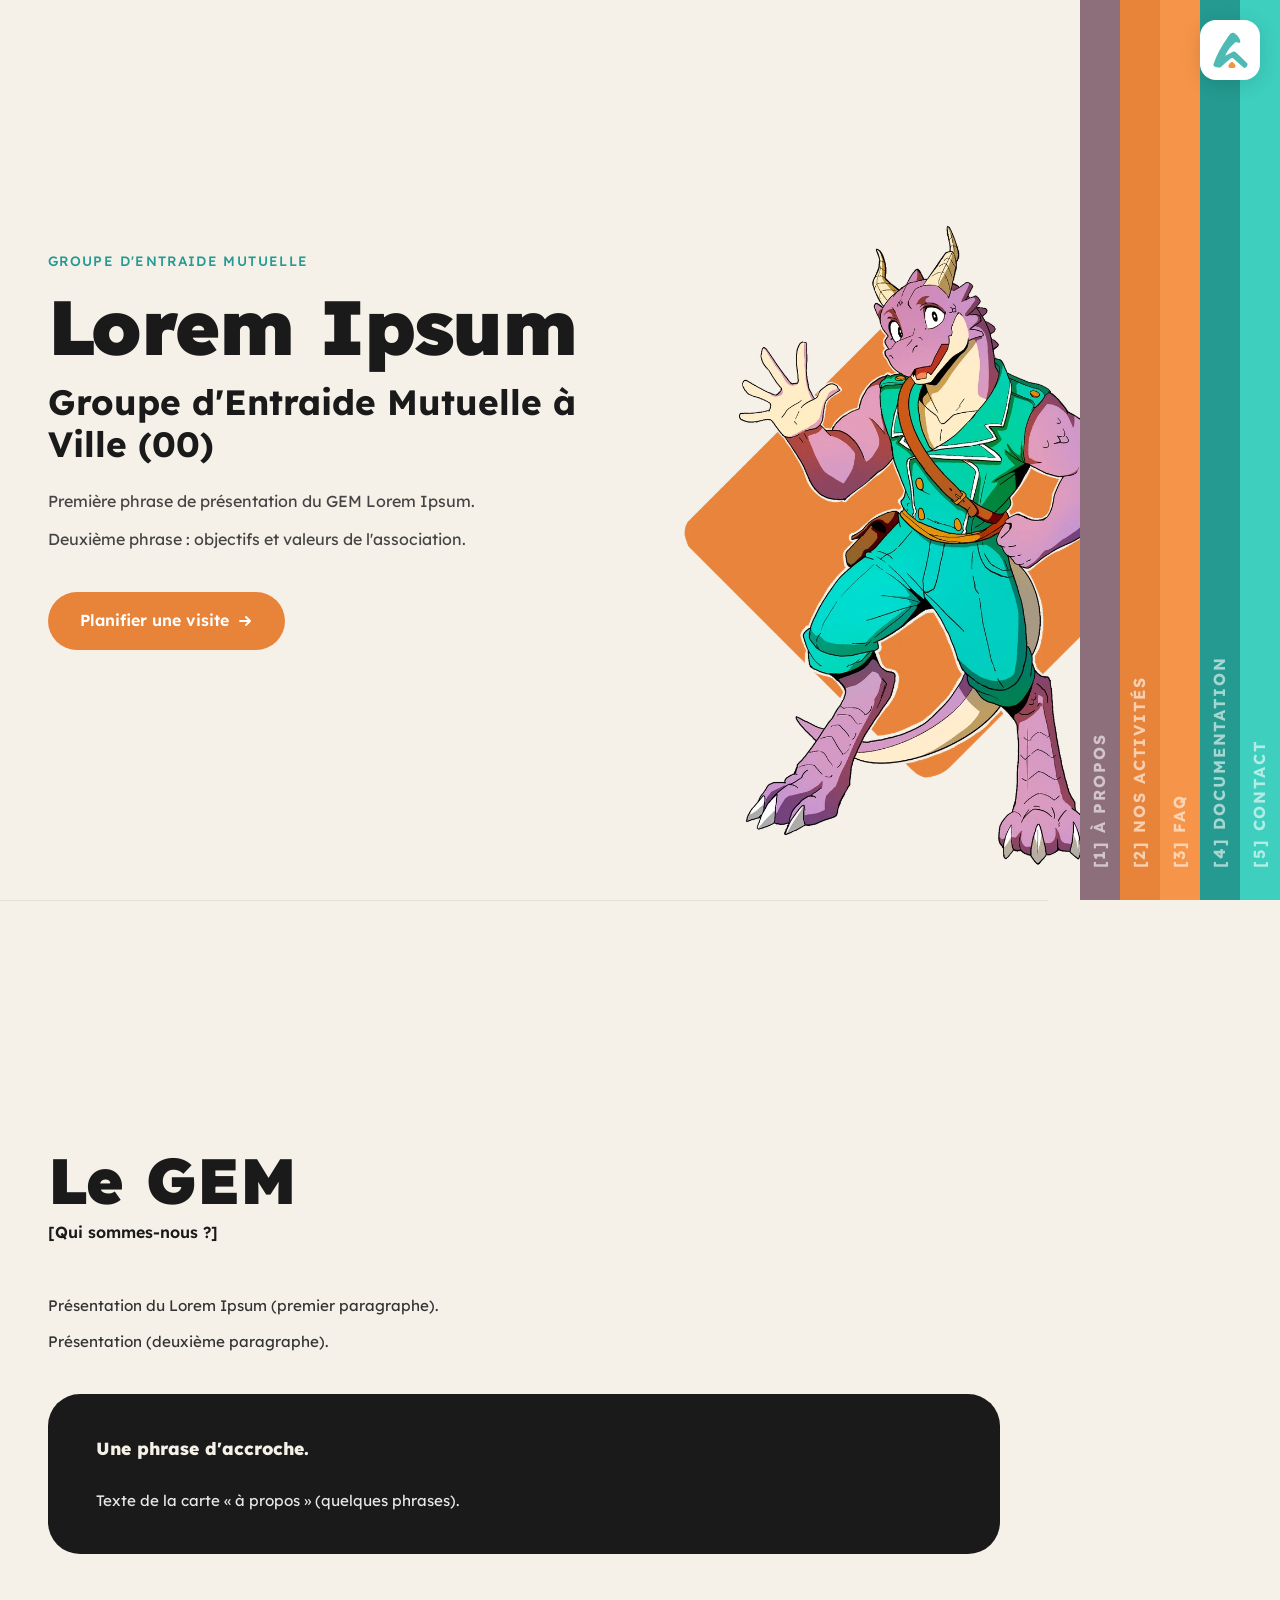
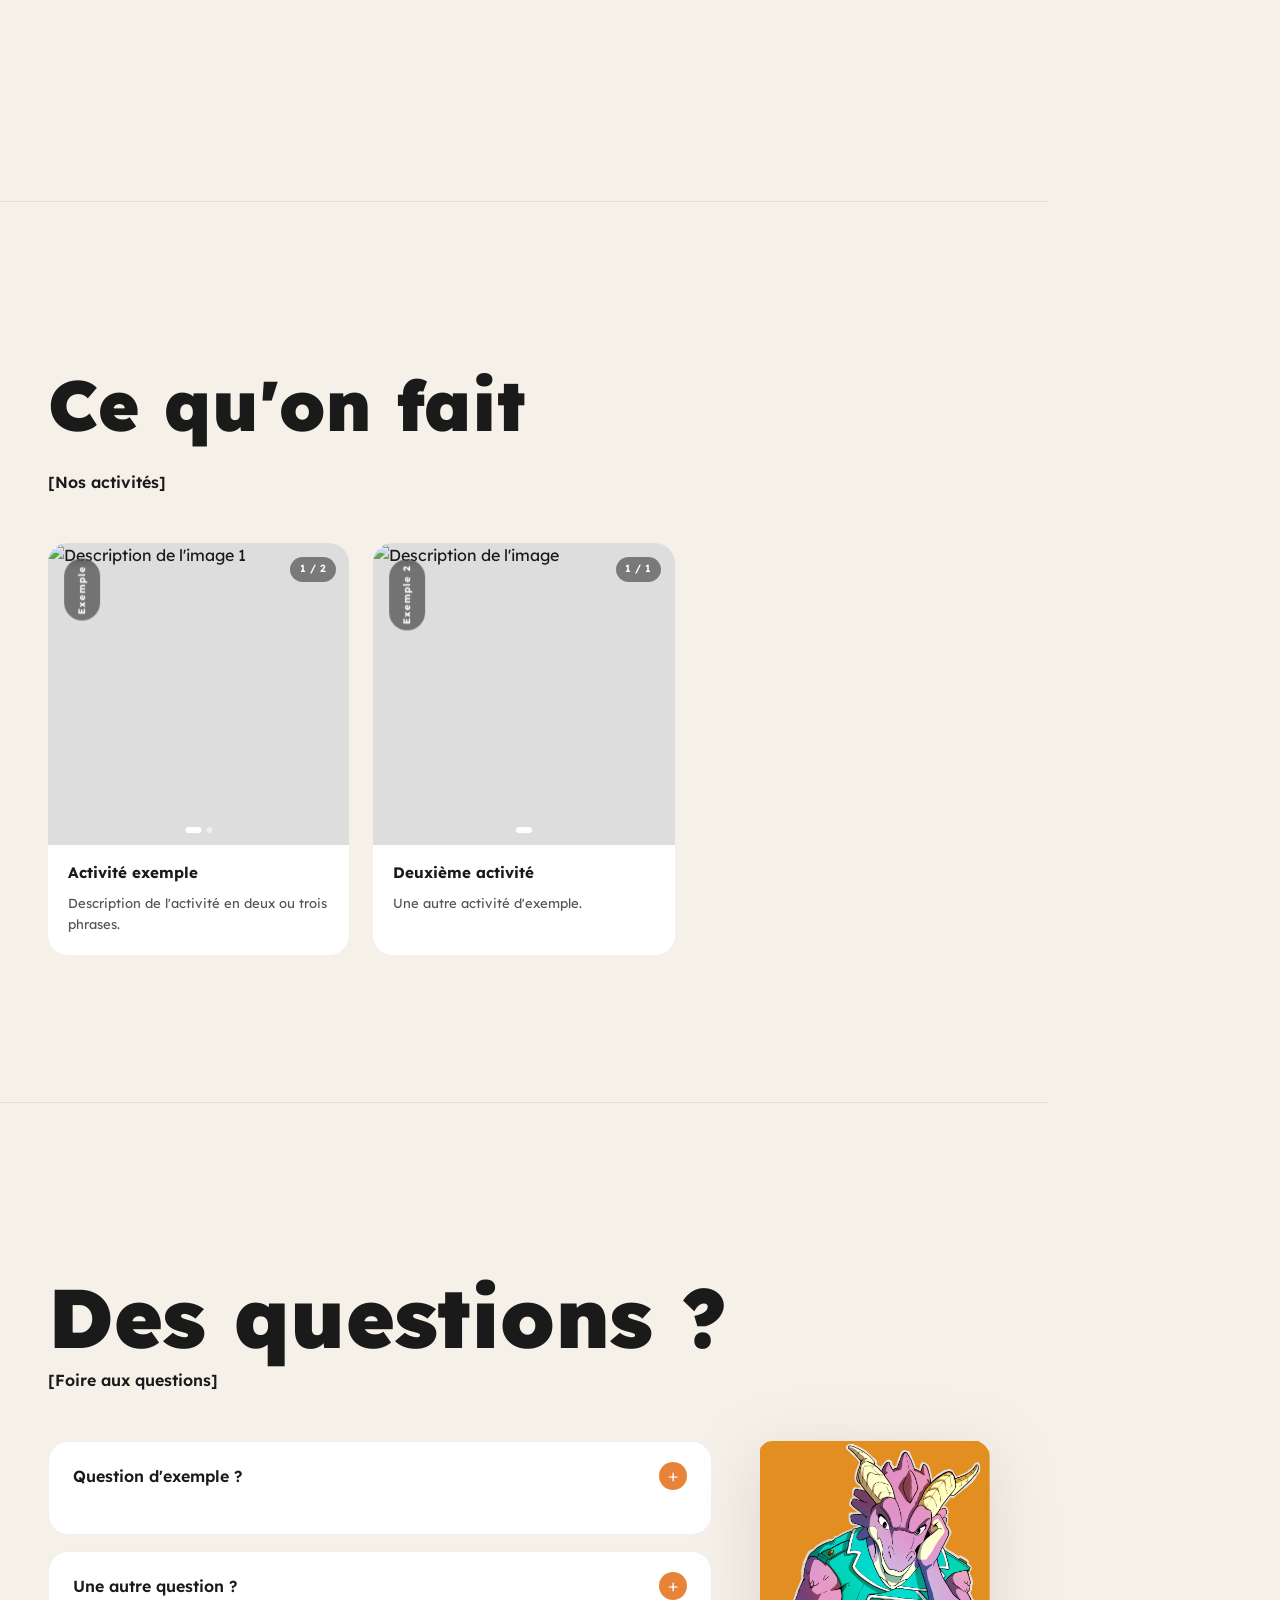
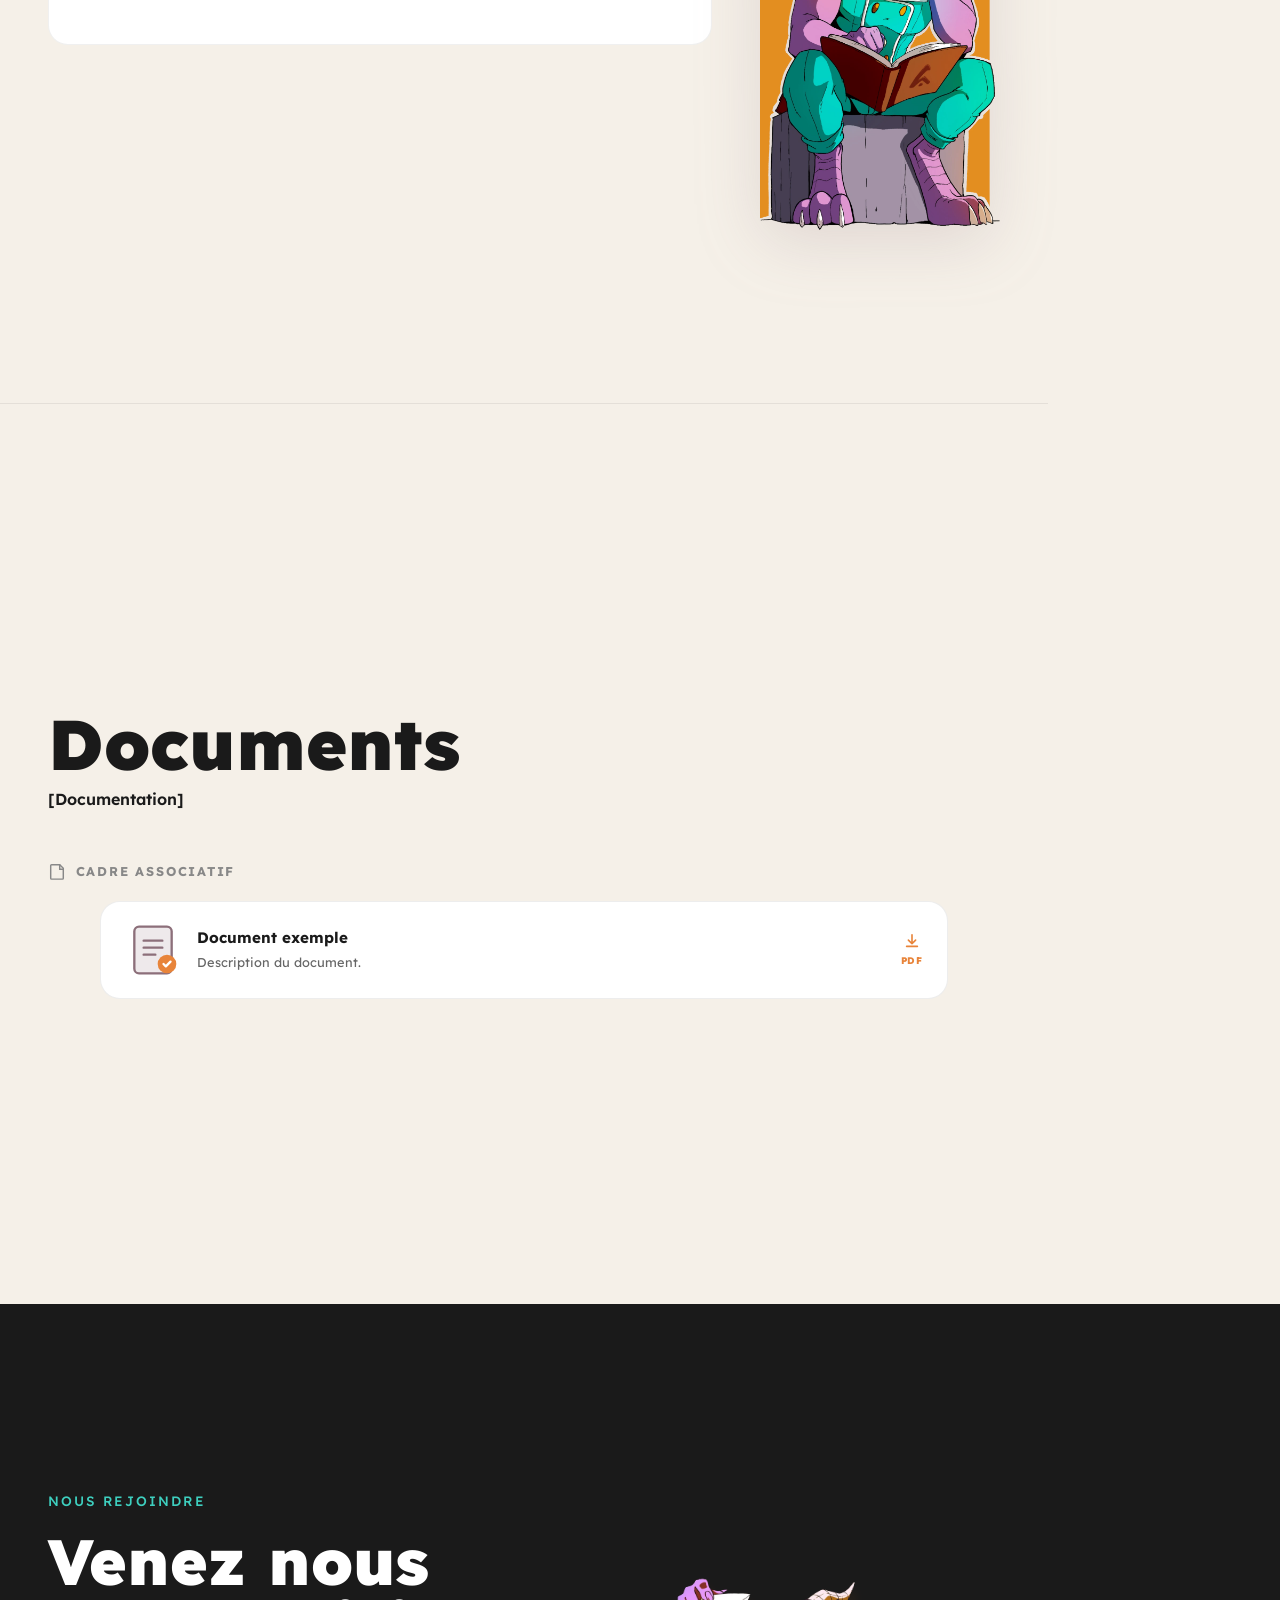
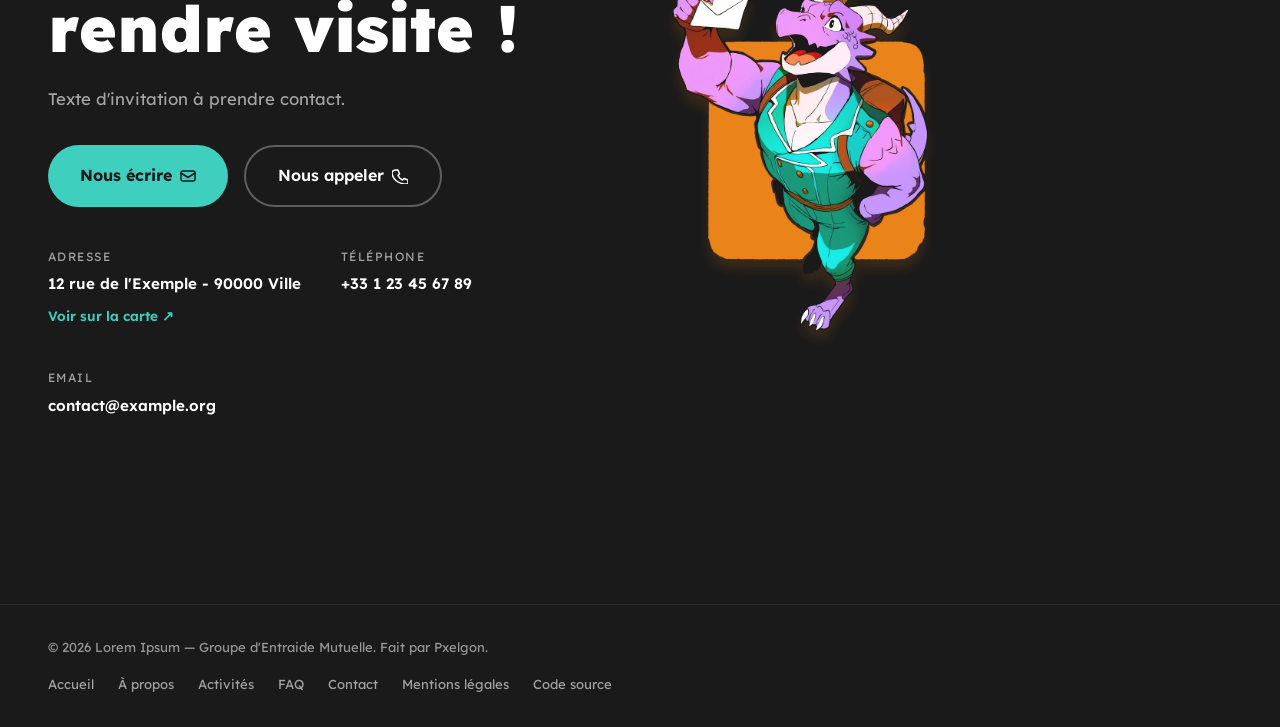
==== commit 3d1a581f: "feat(contact): lien « plan d'accès » vers OpenStreetMap (depuis l'adresse, sans pistage)" ====
--- a/index.html
+++ b/index.html
@@ -244,6 +244,8 @@
             <div class="contact__detail">
               <p class="contact__detail-label">Adresse</p>
               <p class="contact__detail-value" data-cfg="addressLine">12 rue de l'Exemple, 90000 Ville</p>
+              <a class="contact__map-link" data-cfg-map href="#" target="_blank" rel="noopener noreferrer"
+                 aria-label="Voir l'adresse sur la carte (OpenStreetMap, nouvel onglet)">Voir sur la carte ↗</a>
             </div>
             <div class="contact__detail">
               <p class="contact__detail-label">Téléphone</p>
--- a/css/sections.css
+++ b/css/sections.css
@@ -184,7 +184,7 @@
 }
 
 .faq__mascot {
-  width: clamp(280px, 28vw, 440px);
+  width: clamp(200px, 24vw, 240px);
   height: auto;
   display: block;
   mix-blend-mode: multiply;
@@ -344,6 +344,17 @@
   text-decoration: none;
 }
 .contact__detail-value a:hover { text-decoration: underline; }
+
+.contact__map-link {
+  display: inline-block;
+  margin-top: 0.5rem;
+  font-size: 0.85rem;
+  font-weight: 600;
+  color: var(--teal);
+  text-decoration: none;
+}
+.contact__map-link:hover { text-decoration: underline; }
+.contact__map-link:focus-visible { outline: 2px solid var(--teal); outline-offset: 2px; }
 
 /* Mascot — spans the right column on desktop (see grid-template-areas) */
 .contact__mascot {
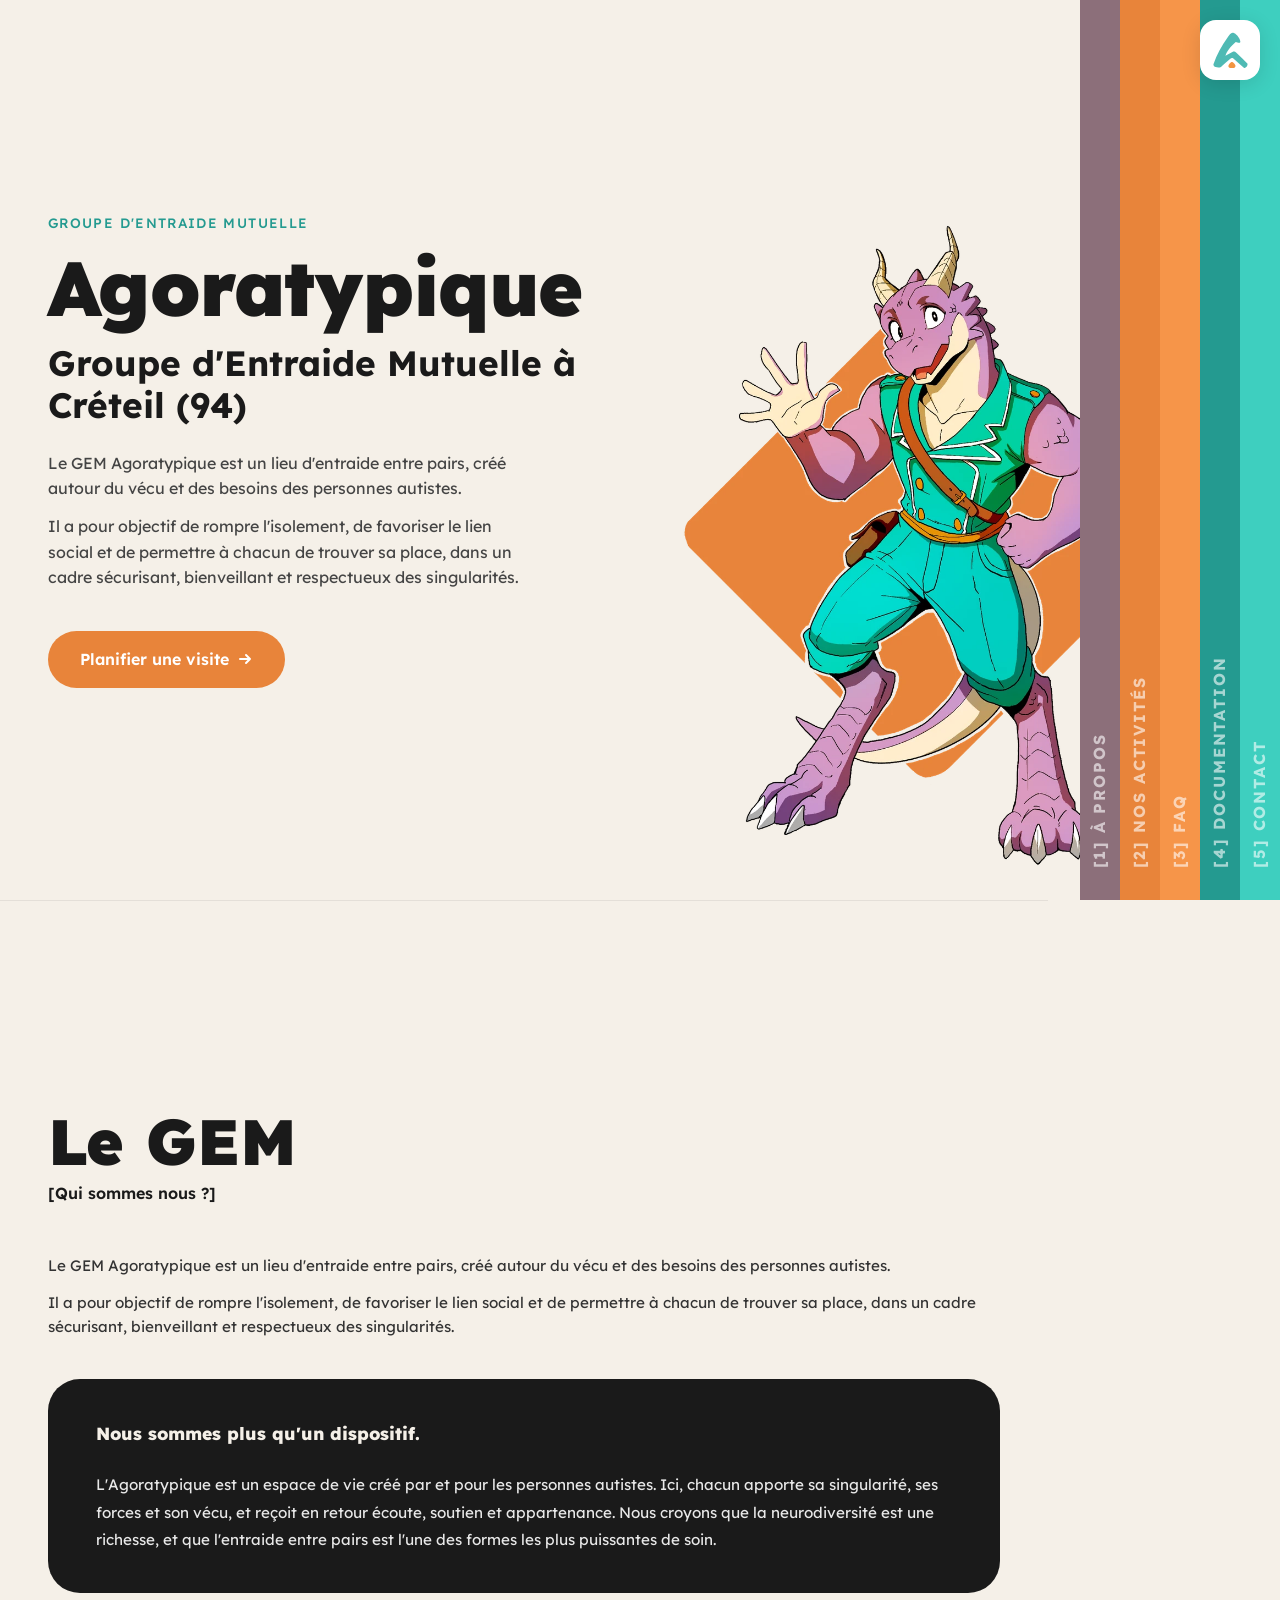
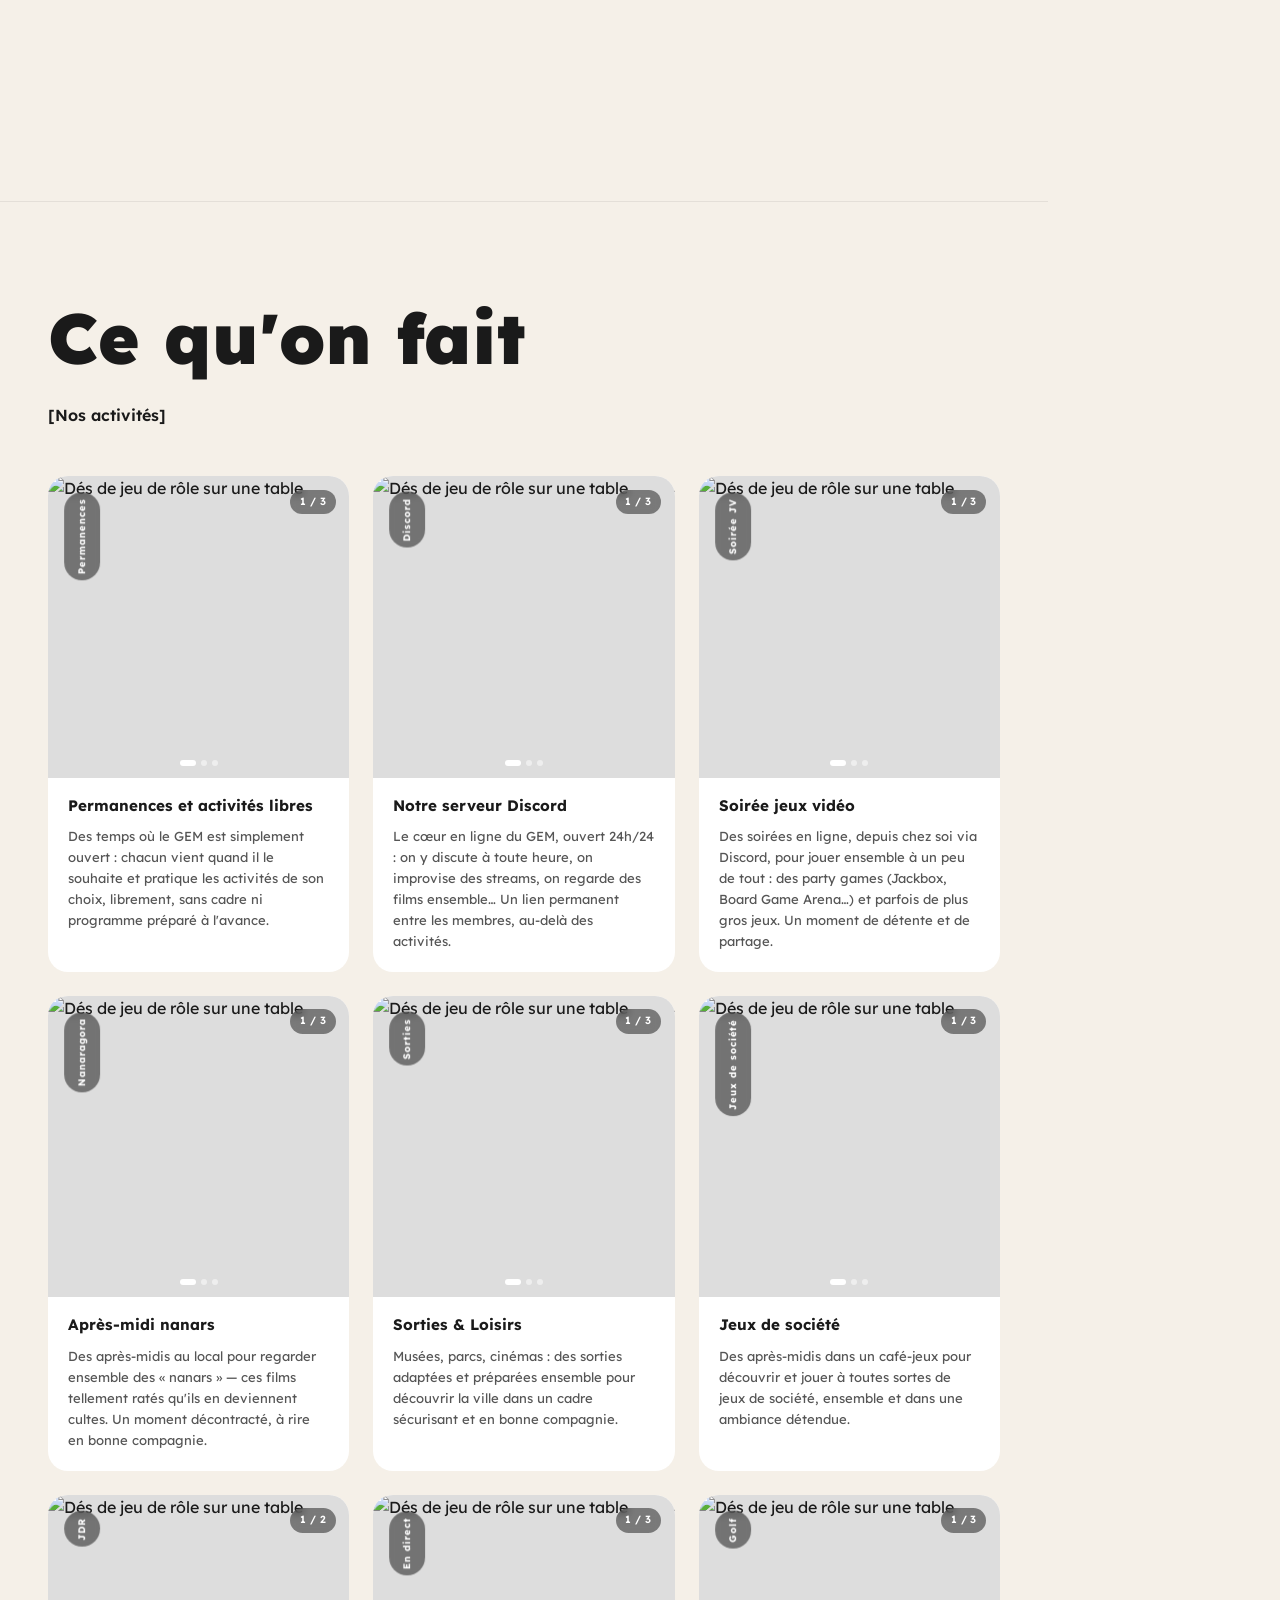
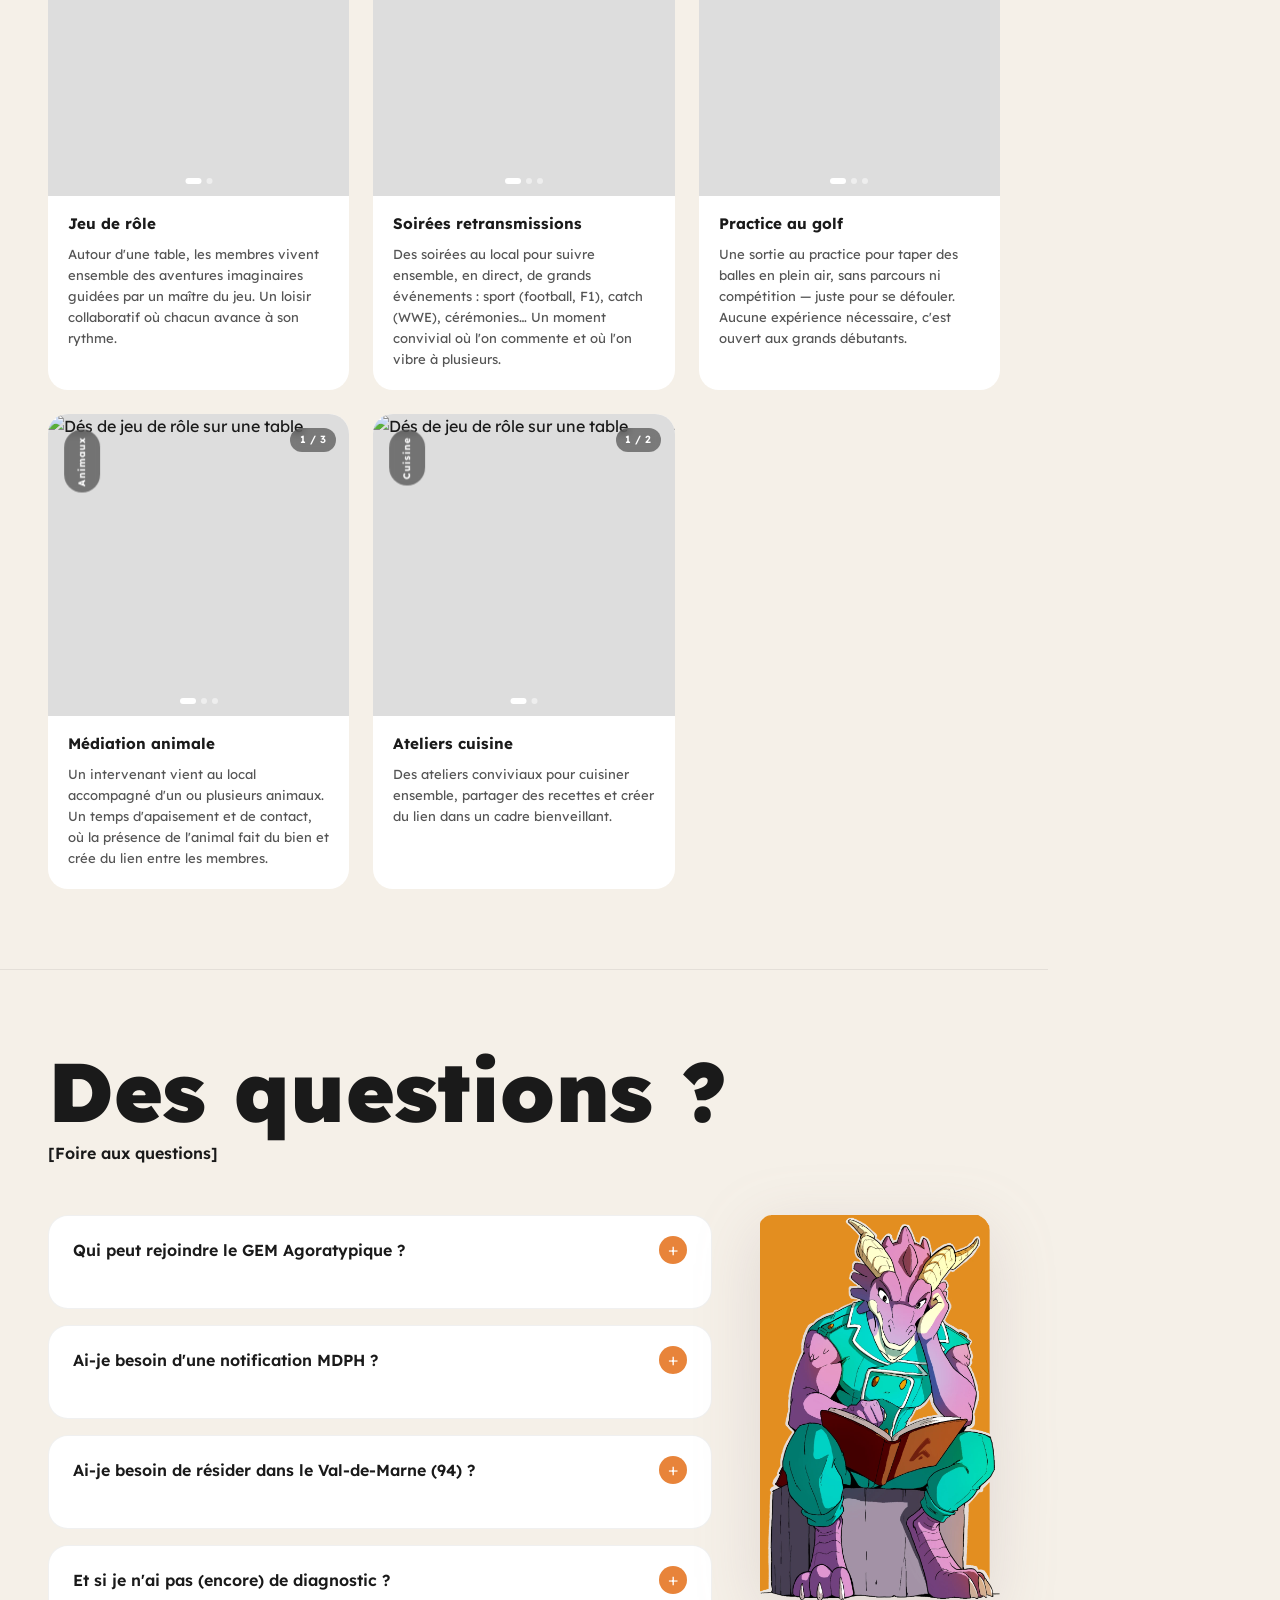
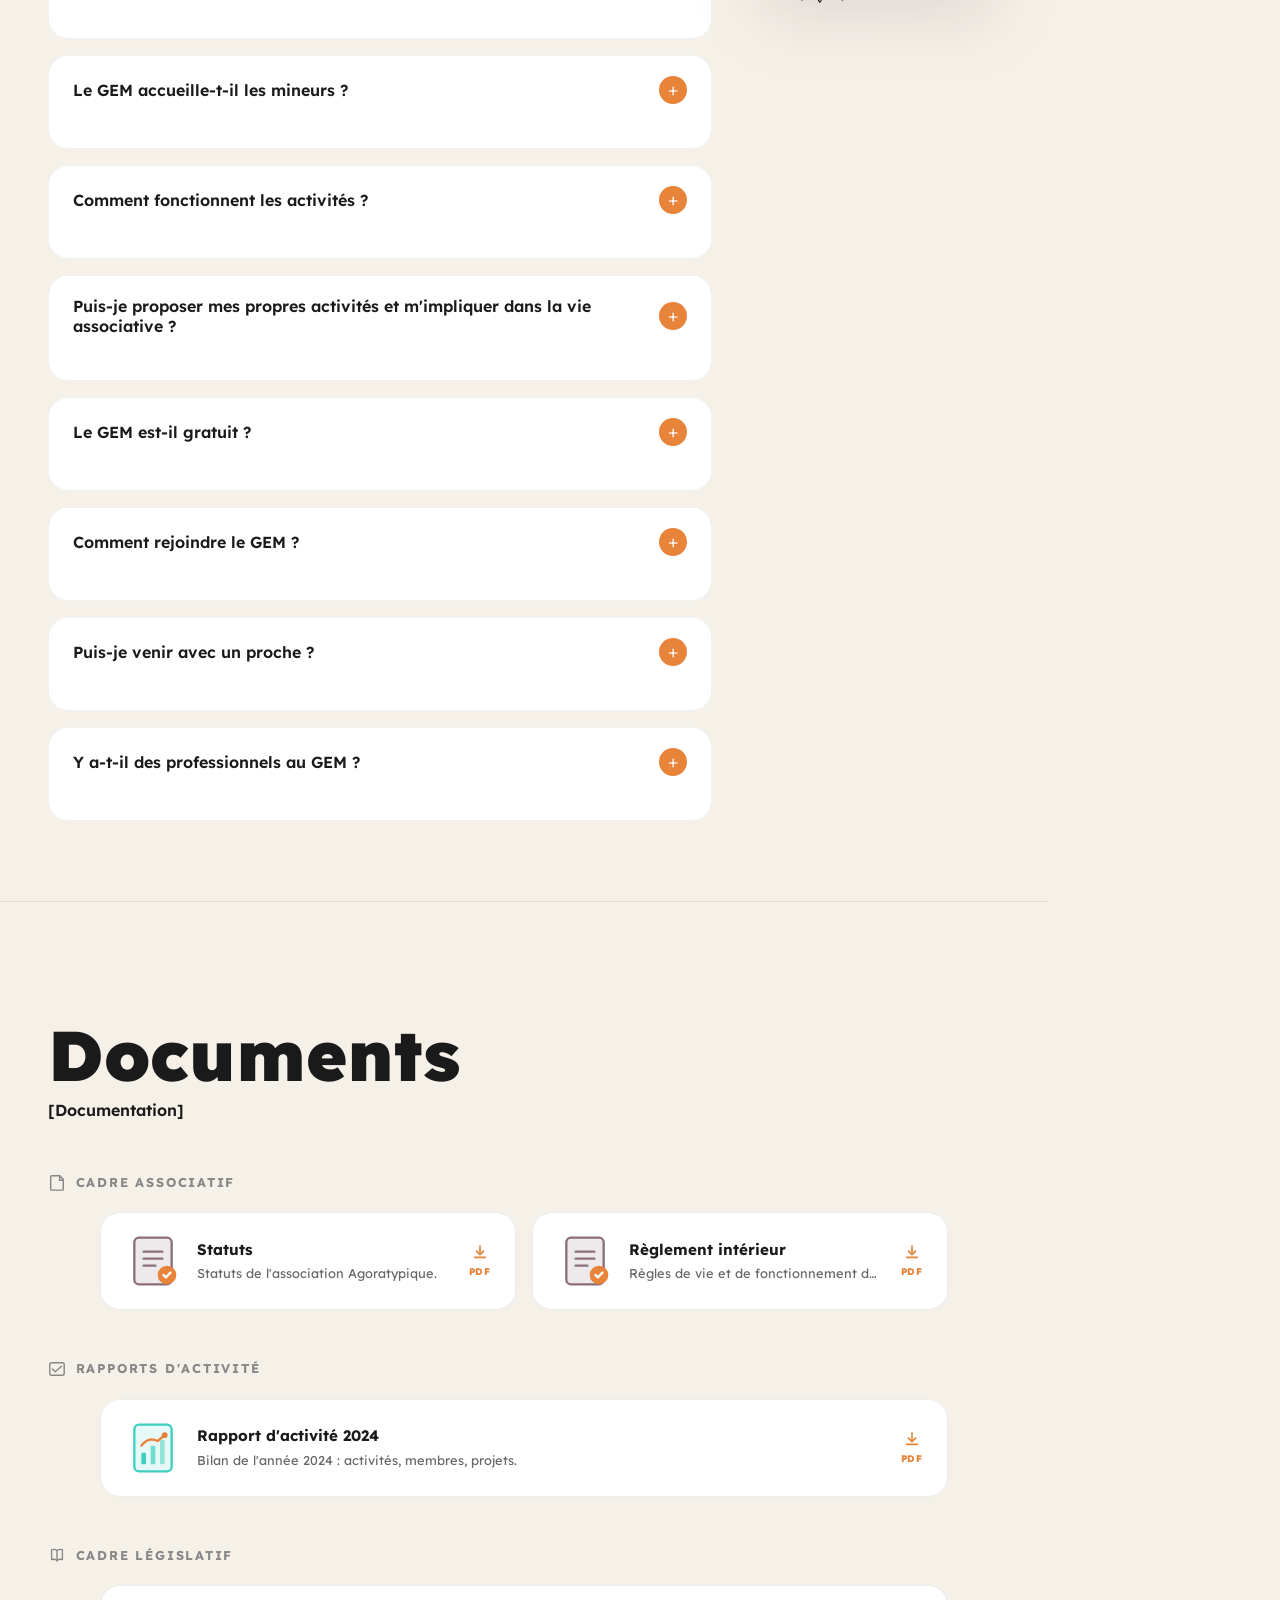
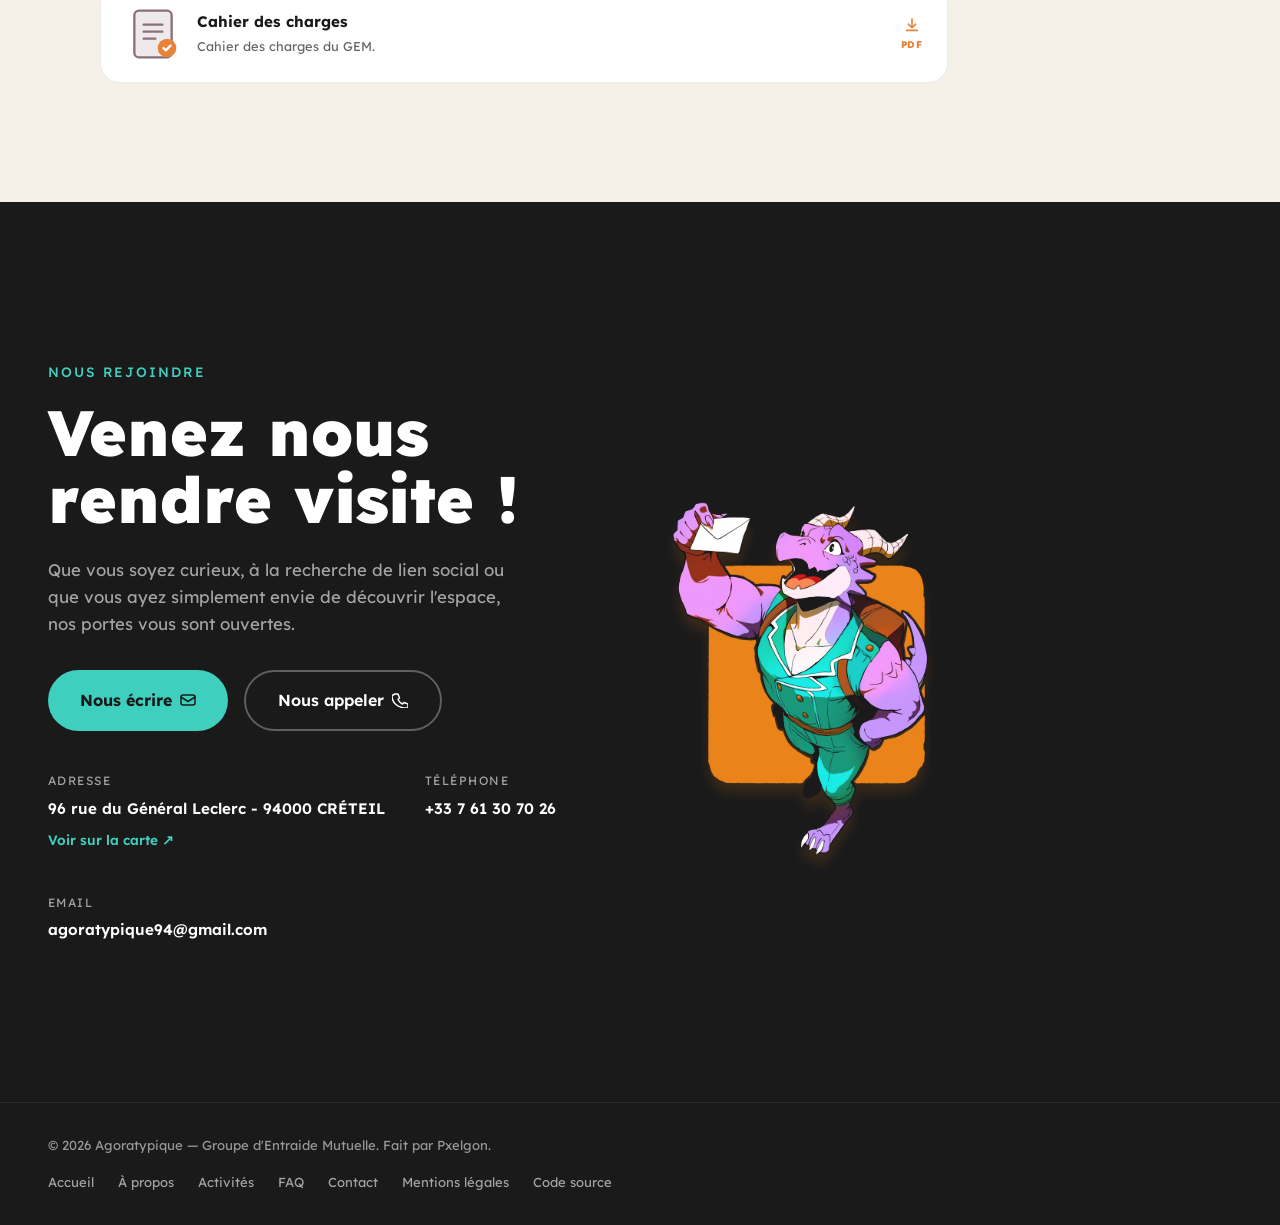
==== commit 18e627ba: "fix(seo): vraies valeurs écrites dans le HTML (fin du Lorem Ipsum indexé), suppression de la couche " ====
--- a/index.html
+++ b/index.html
@@ -1,12 +1,37 @@
 <!DOCTYPE html>
-<html lang="fr" data-cfg-title="{name} — {type}">
+<html lang="fr">
 <head>
   <meta charset="UTF-8" />
   <meta name="viewport" content="width=device-width, initial-scale=1.0" />
   <meta name="theme-color" content="#f5f0e8" />
-  <title>Lorem Ipsum — Groupe d'Entraide Mutuelle</title>
-  <meta name="description" data-cfg-content="metaDescription" content="Le GEM Lorem Ipsum est un lieu d'entraide entre pairs, créé autour du vécu et des besoins des personnes autistes. Conçu par des autistes pour des autistes." />
+  <title>Agoratypique — Groupe d'Entraide Mutuelle</title>
+  <meta name="description" content="Le GEM Agoratypique est un lieu d'entraide entre pairs, créé autour du vécu et des besoins des personnes autistes. Conçu par des autistes, pour des autistes." />
   <link rel="icon" type="image/x-icon" href="favicon.ico">
+  <link rel="canonical" href="https://agoratypique.com/" />
+
+  <!-- Structured data (schema.org NGO) — helps search engines -->
+  <script type="application/ld+json">
+  {
+    "@context": "https://schema.org",
+    "@type": "NGO",
+    "name": "Agoratypique",
+    "legalName": "Agoratypique",
+    "description": "Le GEM Agoratypique est un lieu d'entraide entre pairs, créé autour du vécu et des besoins des personnes autistes. Conçu par des autistes, pour des autistes.",
+    "url": "https://agoratypique.com/",
+    "logo": "https://agoratypique.com/images/logo.svg",
+    "email": "agoratypique94@gmail.com",
+    "telephone": "+33 7 61 30 70 26",
+    "address": {
+      "@type": "PostalAddress",
+      "streetAddress": "96 rue du Général Leclerc",
+      "postalCode": "94000",
+      "addressLocality": "Créteil",
+      "addressCountry": "FR"
+    },
+    "areaServed": "Créteil (94)",
+    "identifier": "W941019356"
+  }
+  </script>
 
   <!-- Lexend font — self-hosted (GDPR + perf); OFL license: fonts/OFL.txt -->
   <link rel="preload" href="fonts/lexend-latin.woff2" as="font" type="font/woff2" crossorigin>
@@ -20,12 +45,7 @@
   <link rel="stylesheet" href="css/sections.css" />
   <link rel="stylesheet" href="css/responsive.css" />
 
-  <!-- Site configuration (committed example; real config.js gitignored, overrides) -->
-  <script src="config/config.example.js"></script>
-  <script src="config/config.js"></script>
-
-  <!-- Site content (committed example; real content.js gitignored, overrides) -->
-  <script src="config/content.example.js"></script>
+  <!-- Site content: activities, FAQ, documents (rendered by js/) -->
   <script src="config/content.js"></script>
 </head>
 <body>
@@ -42,7 +62,7 @@
   <nav class="sidebar-nav" aria-label="Navigation principale">
 
     <!-- Logo -->
-    <a class="sidebar-logo" href="#accueil" data-cfg-aria-label="{name} — Retour à l'accueil" aria-label="Lorem Ipsum — Retour à l'accueil">
+    <a class="sidebar-logo" href="#accueil" aria-label="Agoratypique — Retour à l'accueil">
       <img src="images/logo.svg" alt="" width="40" height="40" />
     </a>
 
@@ -99,11 +119,11 @@
  
       <div class="section__inner">
         <div class="hero__left">
-          <p class="hero__eyebrow" data-cfg="type">Groupe d'Entraide Mutuelle</p>
-          <h1 class="hero__title" id="hero-title" data-cfg="name">Lorem Ipsum</h1>
-          <p class="hero__subtitle" data-cfg-tpl="{type} à {location}">Groupe d'Entraide Mutuelle à Créteil (94)</p>
-          <div class="hero__desc" data-txt-list="heroDesc">
-            <p>Le GEM Lorem Ipsum est un lieu d'entraide entre pairs, créé autour du vécu et des besoins des personnes autistes.</p>
+          <p class="hero__eyebrow">Groupe d'Entraide Mutuelle</p>
+          <h1 class="hero__title" id="hero-title">Agoratypique</h1>
+          <p class="hero__subtitle">Groupe d'Entraide Mutuelle à Créteil (94)</p>
+          <div class="hero__desc">
+            <p>Le GEM Agoratypique est un lieu d'entraide entre pairs, créé autour du vécu et des besoins des personnes autistes.</p>
             <p>Il a pour objectif de rompre l'isolement, de favoriser le lien social et de permettre à chacun de trouver sa place, dans un cadre sécurisant, bienveillant et respectueux des singularités.</p>
           </div>
           <a href="#contact" class="btn-primary">
@@ -124,18 +144,18 @@
 
         <div class="reveal">
           <h2 class="about__title" id="about-title">Le GEM</h2>
-          <p class="about__subtitle"><em data-txt="aboutSubtitle">[Qui sommes nous ?]</em></p>
-        </div>
-
-        <div class="about__text-block reveal reveal-delay-1" data-txt-list="aboutText">
-          <p>Le GEM Lorem Ipsum est un lieu d'entraide entre pairs, créé autour du vécu et des besoins des personnes autistes.</p>
-          <p>Il a pour objectif de rompre l'isolement, de favoriser le lien social et de permettre à chacun de trouver sa place, dans un cadre sécurisant, bienveillant et respectueux des singularités. </p>
+          <p class="about__subtitle"><em>[Qui sommes nous ?]</em></p>
+        </div>
+
+        <div class="about__text-block reveal reveal-delay-1">
+          <p>Le GEM Agoratypique est un lieu d'entraide entre pairs, créé autour du vécu et des besoins des personnes autistes.</p>
+          <p>Il a pour objectif de rompre l'isolement, de favoriser le lien social et de permettre à chacun de trouver sa place, dans un cadre sécurisant, bienveillant et respectueux des singularités.</p>
         </div>
 
         <div class="about__card reveal reveal-delay-3">
-          <p class="about__card-title" data-txt="aboutCardTitle">Nous sommes plus qu'un dispositif.</p>
-          <p class="about__card-text" data-txt="aboutCardText">
-            L'Lorem Ipsum est un espace de vie créé par et pour les personnes autistes. Ici, chacun apporte sa singularité, ses forces et son vécu, et reçoit en retour écoute, soutien et appartenance. Nous croyons que la neurodiversité est une richesse, et que l'entraide entre pairs est l'une des formes les plus puissantes de soin. 
+          <p class="about__card-title">Nous sommes plus qu'un dispositif.</p>
+          <p class="about__card-text">
+            L'Agoratypique est un espace de vie créé par et pour les personnes autistes. Ici, chacun apporte sa singularité, ses forces et son vécu, et reçoit en retour écoute, soutien et appartenance. Nous croyons que la neurodiversité est une richesse, et que l'entraide entre pairs est l'une des formes les plus puissantes de soin.
           </p>
         </div>
 
@@ -150,7 +170,7 @@
 
         <div class="reveal">
           <h2 class="activities__title" id="activities-title">Ce qu'on fait</h2>
-          <p class="activities__subtitle"><em data-txt="activitiesSubtitle">[Nos activités]</em></p>
+          <p class="activities__subtitle"><em>[Nos activités]</em></p>
         </div>
 
         <!-- Cards injected by JS (js/activities.js) -->
@@ -168,7 +188,7 @@
         <!-- Title (full width, above the columns) -->
         <div class="reveal">
           <h2 class="faq__title" id="faq-title">Des questions&nbsp;?</h2>
-          <p class="faq__subtitle"><em data-txt="faqSubtitle">[Foire aux questions]</em></p>
+          <p class="faq__subtitle"><em>[Foire aux questions]</em></p>
         </div>
 
         <div class="faq__layout">
@@ -194,7 +214,7 @@
 
         <div class="reveal">
           <h2 class="docs__title" id="docs-title">Documents</h2>
-          <p class="docs__subtitle"><em data-txt="docsSubtitle">[Documentation]</em></p>
+          <p class="docs__subtitle"><em>[Documentation]</em></p>
         </div>
 
         <!-- Documents injected by JS (js/docs.js) -->
@@ -210,25 +230,25 @@
 
           <!-- Text -->
           <div class="contact__text">
-            <p class="contact__label reveal" data-txt="contactLabel">Nous rejoindre</p>
-            <h2 class="contact__title reveal reveal-delay-1" id="contact-title" data-txt="contactTitle">
+            <p class="contact__label reveal">Nous rejoindre</p>
+            <h2 class="contact__title reveal reveal-delay-1" id="contact-title">
               Venez nous rendre visite&nbsp;!
             </h2>
-            <p class="contact__desc reveal reveal-delay-2" data-txt="contactDesc">
+            <p class="contact__desc reveal reveal-delay-2">
               Que vous soyez curieux, à la recherche de lien social ou que vous ayez simplement envie de découvrir l'espace, nos portes vous sont ouvertes.
             </p>
           </div>
 
           <!-- Buttons -->
           <div class="contact__actions reveal reveal-delay-3">
-            <a href="mailto:contact@example.org" class="btn-teal" data-cfg-mailto="email" data-cfg-aria-label="Envoyer un email à {name}" aria-label="Envoyer un email à Lorem Ipsum">
+            <a href="mailto:agoratypique94@gmail.com" class="btn-teal" aria-label="Envoyer un email à Agoratypique">
               Nous écrire
               <svg width="16" height="16" viewBox="0 0 16 16" fill="none" aria-hidden="true">
                 <rect x="1" y="3" width="14" height="10" rx="2" stroke="currentColor" stroke-width="1.5"/>
                 <path d="M1 5L8 9.5L15 5" stroke="currentColor" stroke-width="1.5" stroke-linecap="round"/>
               </svg>
             </a>
-            <a href="tel:+33123456789" title="Appeler l'animatrice" class="btn-outline" data-cfg-tel="phone" data-cfg-aria-label="Appeler {name}" aria-label="Appeler Lorem Ipsum">
+            <a href="tel:+33761307026" title="Appeler l'animatrice" class="btn-outline" aria-label="Appeler Agoratypique">
               Nous appeler
               <svg width="16" height="16" viewBox="0 0 16 16" fill="none" aria-hidden="true">
                 <path d="M3 2h3l1.5 4L6 7.5c1 2 2.5 3.5 4.5 4.5L12 10.5l4 1.5V15a1 1 0 01-1 1C5.4 16 0 10.6 0 4a1 1 0 011-1z" stroke="currentColor" stroke-width="1.5" stroke-linejoin="round"/>
@@ -243,17 +263,17 @@
           <div class="contact__details reveal reveal-delay-4">
             <div class="contact__detail">
               <p class="contact__detail-label">Adresse</p>
-              <p class="contact__detail-value" data-cfg="addressLine">12 rue de l'Exemple, 90000 Ville</p>
-              <a class="contact__map-link" data-cfg-map href="#" target="_blank" rel="noopener noreferrer"
-                 aria-label="Voir l'adresse sur la carte (OpenStreetMap, nouvel onglet)">Voir sur la carte ↗</a>
+              <p class="contact__detail-value">96 rue du Général Leclerc - 94000 CRÉTEIL</p>
+              <a class="contact__map-link" href="https://www.google.com/maps/search/?api=1&amp;query=96%20rue%20du%20G%C3%A9n%C3%A9ral%20Leclerc%2094000%20CR%C3%89TEIL" target="_blank" rel="noopener noreferrer"
+                 aria-label="Voir l'adresse sur la carte (Google Maps, nouvel onglet)">Voir sur la carte ↗</a>
             </div>
             <div class="contact__detail">
               <p class="contact__detail-label">Téléphone</p>
-              <p class="contact__detail-value" data-cfg="phone">+33 1 23 45 67 89</p>
+              <p class="contact__detail-value">+33 7 61 30 70 26</p>
             </div>
             <div class="contact__detail">
               <p class="contact__detail-label">Email</p>
-              <p class="contact__detail-value" data-cfg="email">contact@example.org</p>
+              <p class="contact__detail-value">agoratypique94@gmail.com</p>
             </div>
           </div>
 
@@ -268,7 +288,7 @@
   ================================================ -->
   <footer>
     <div class="footer__inner">
-      <p class="footer__copy" data-cfg-tpl="© {year} {name} — {type}. Fait par {footerCredit}.">© 2026 Lorem Ipsum — Groupe d'Entraide Mutuelle. Fait par Pxelgon.</p>
+      <p class="footer__copy">© 2026 Agoratypique — Groupe d'Entraide Mutuelle. Fait par Pxelgon.</p>
       <nav class="footer__links" aria-label="Liens de bas de page">
         <a href="#accueil">Accueil</a>
         <a href="#a-propos">À propos</a>
@@ -364,7 +384,6 @@
   </nav>
   
   <!-- JavaScript -->
-  <script src="js/config-populate.js"></script>
   <script type="module" src="js/main.js"></script>
 
 </body>
--- a/css/sections.css
+++ b/css/sections.css
@@ -162,6 +162,28 @@
   grid-template-columns: repeat(auto-fill, minmax(240px, 1fr));
   gap: 1.5rem;
 }
+
+/* "Show more" toggle — only shown on single-column (mobile); JS toggles [hidden] */
+.activities__more {
+  display: flex;
+  justify-content: center;
+  margin-top: 2rem;
+}
+.activities__more[hidden] { display: none; }   /* beats the base display:flex */
+.activities__more-btn {
+  font-family: var(--font-body);
+  font-size: 0.95rem;
+  font-weight: 600;
+  color: var(--dark);
+  background: transparent;
+  border: 2px solid var(--dark);
+  border-radius: 999px;
+  padding: 0.8rem 1.9rem;
+  cursor: pointer;
+  transition: background var(--transition), color var(--transition);
+}
+.activities__more-btn:hover { background: var(--dark); color: var(--cream); }
+.activities__more-btn:focus-visible { outline: 3px solid var(--teal); outline-offset: 3px; }
 
 /* ============================================================
    FAQ SECTION
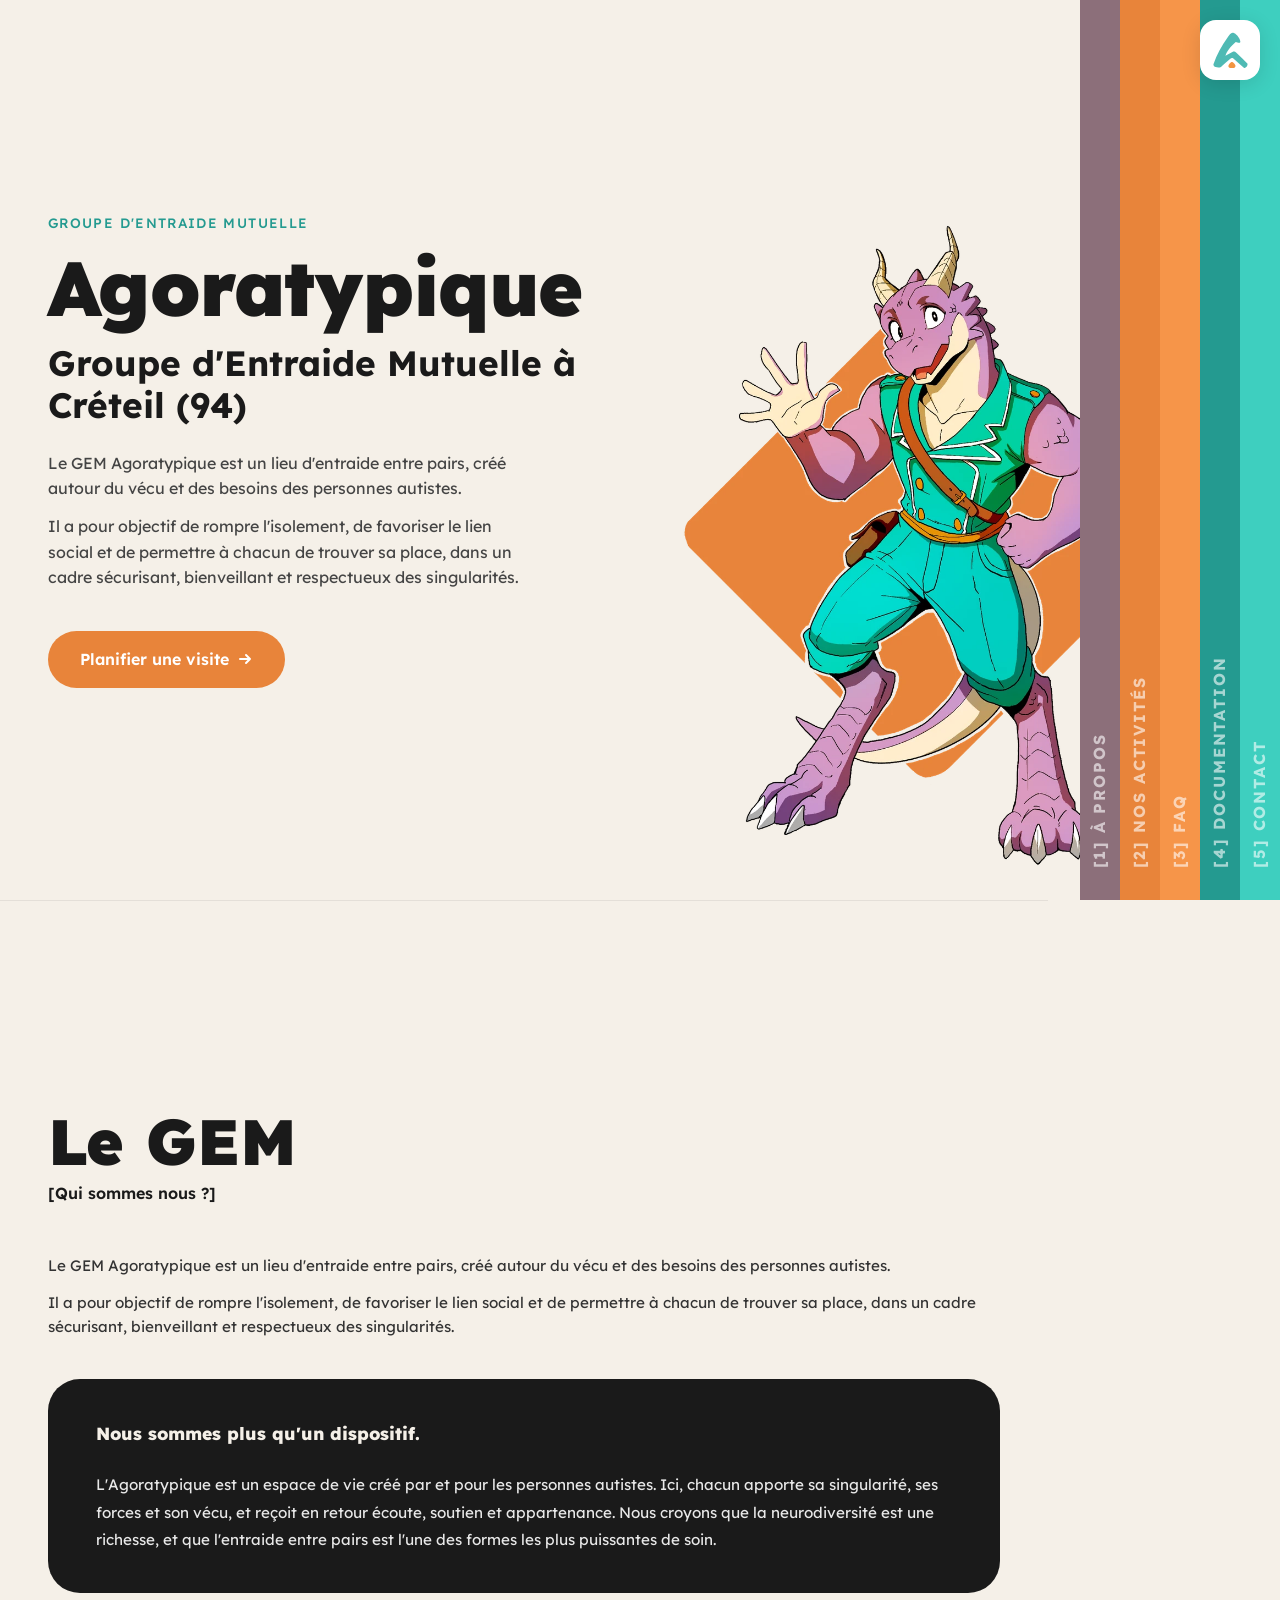
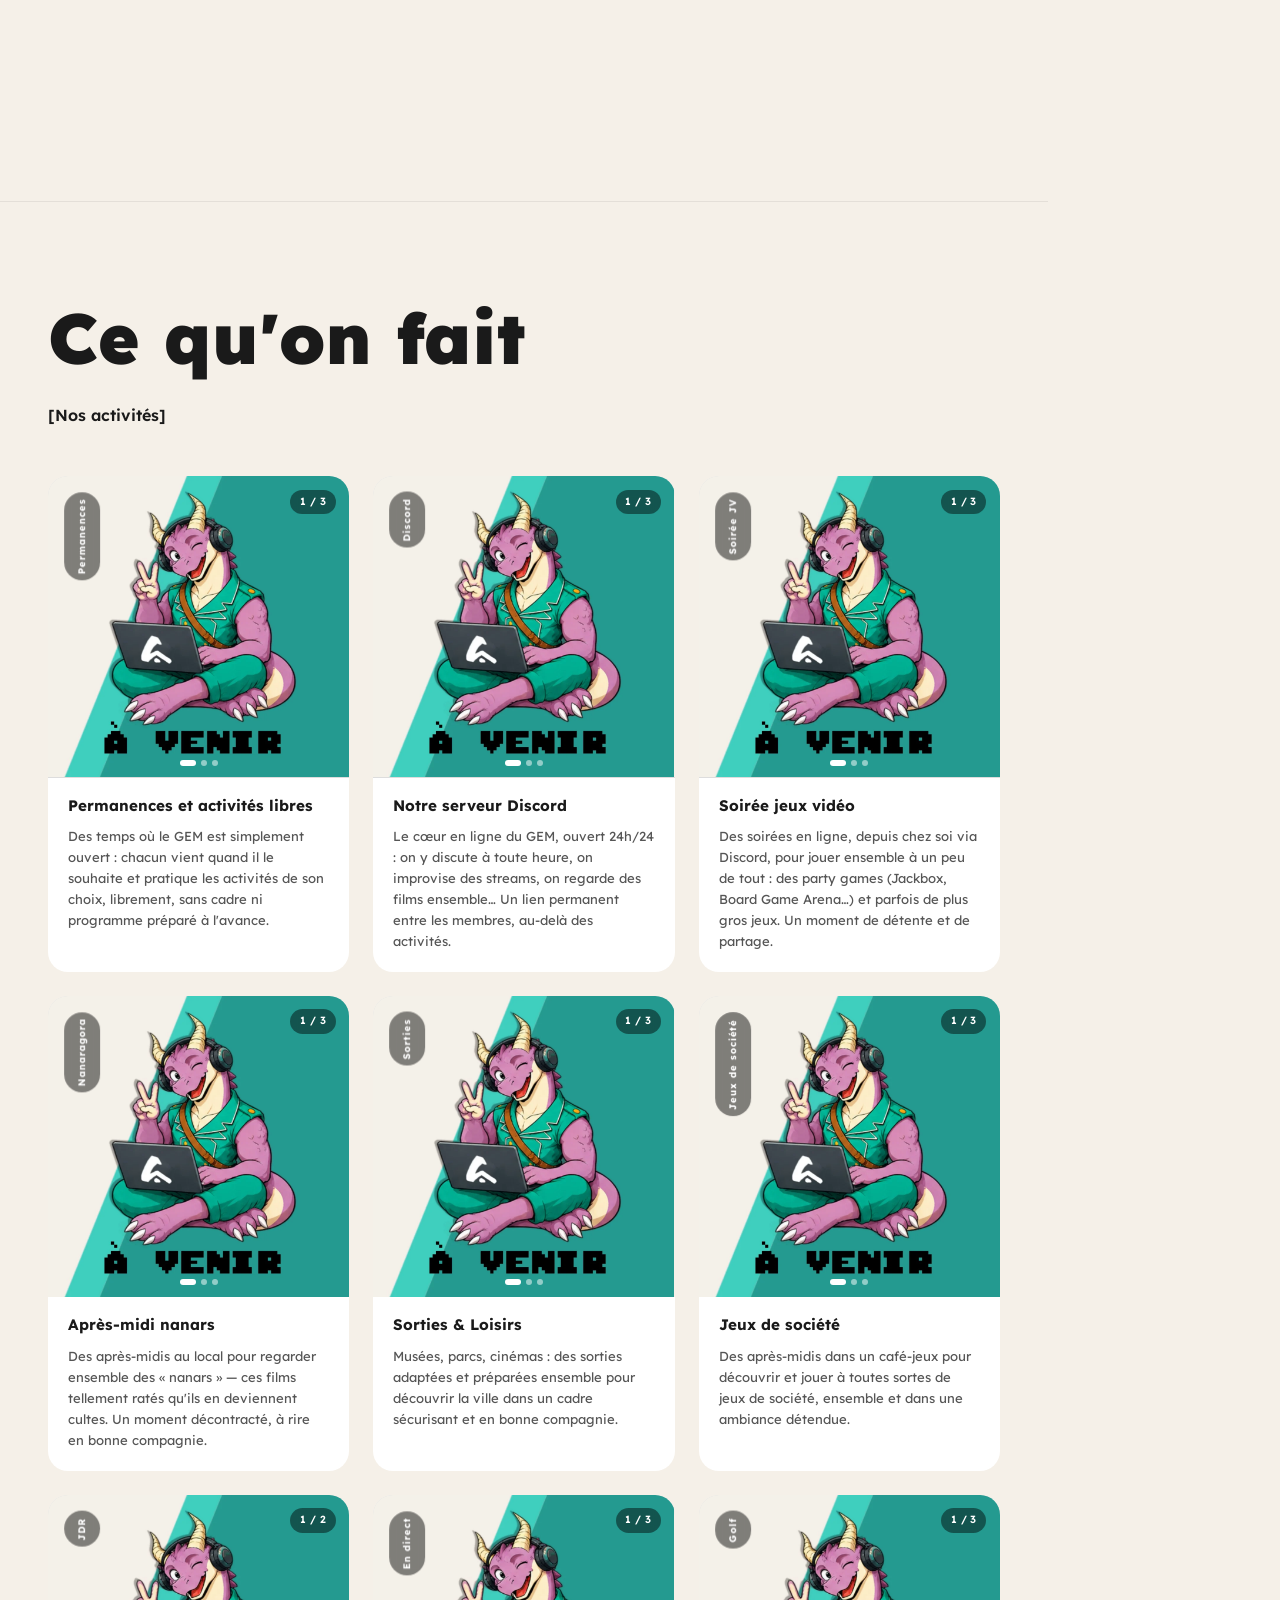
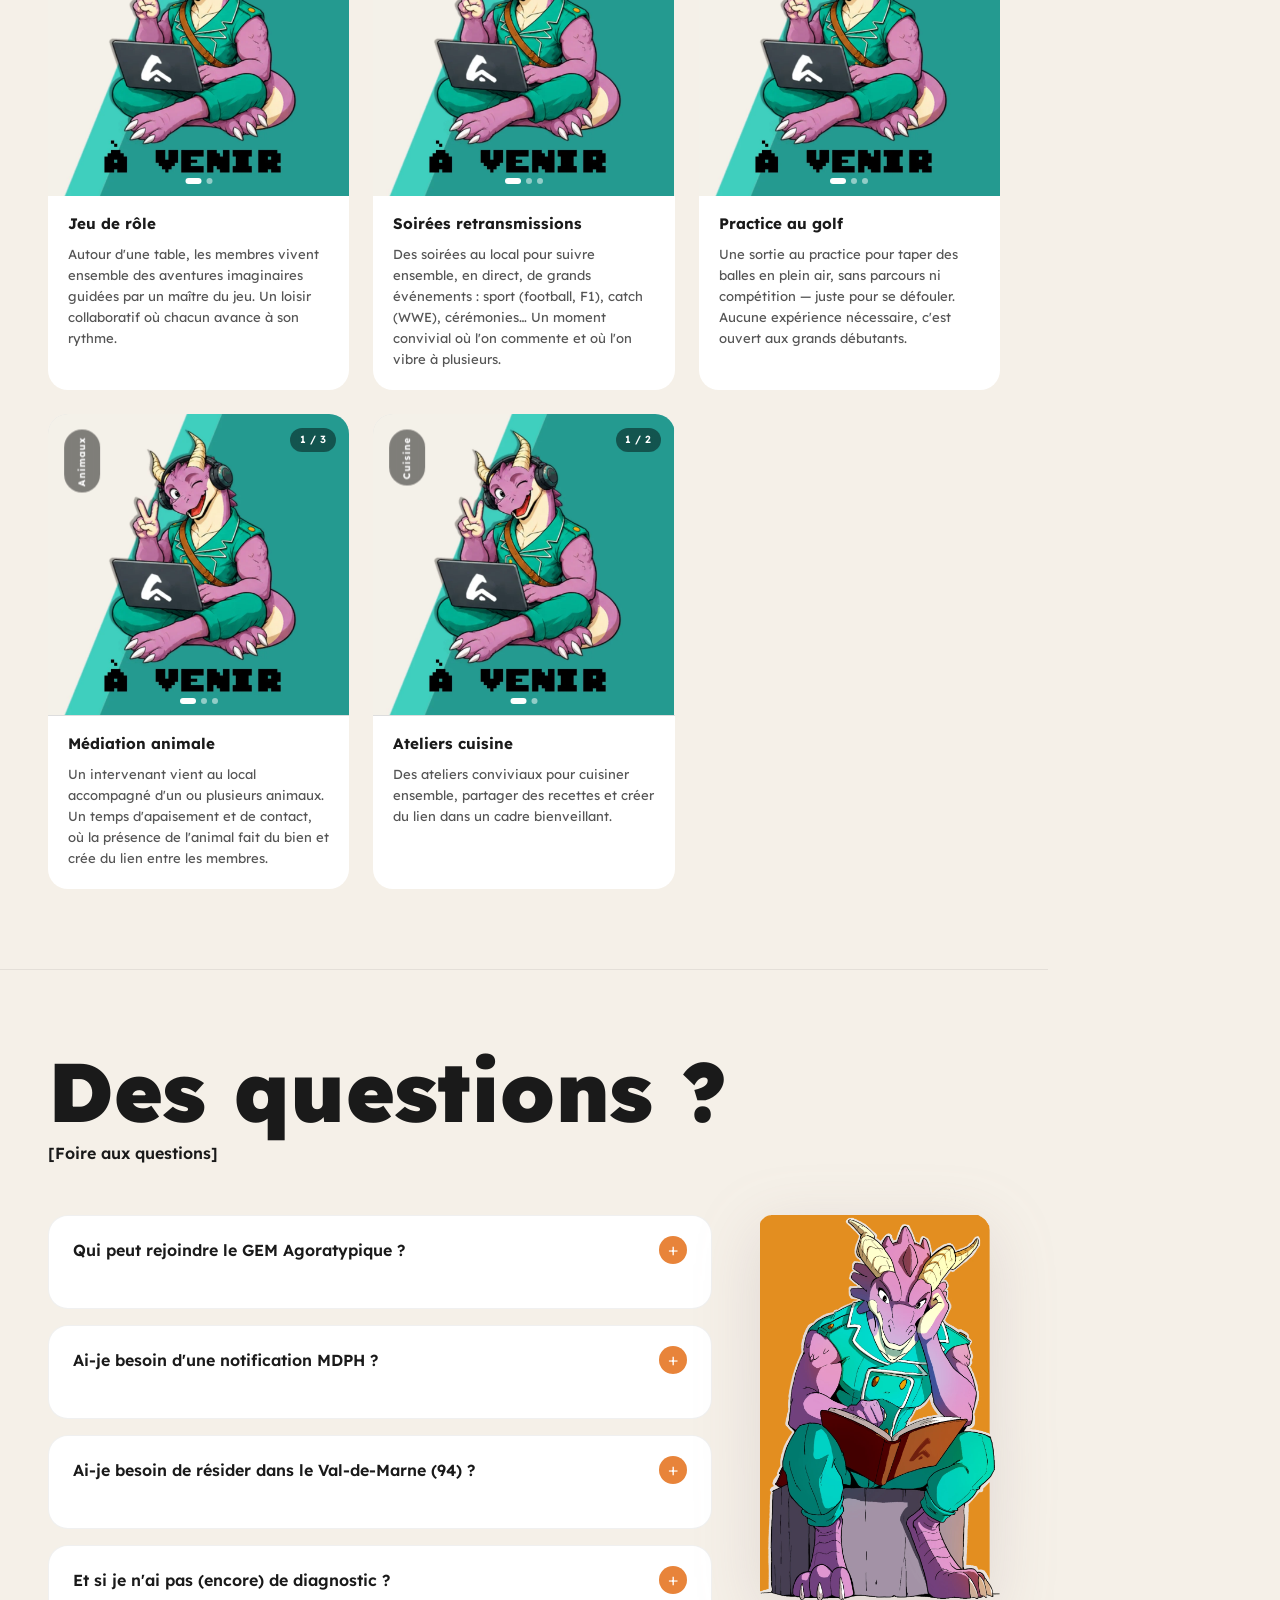
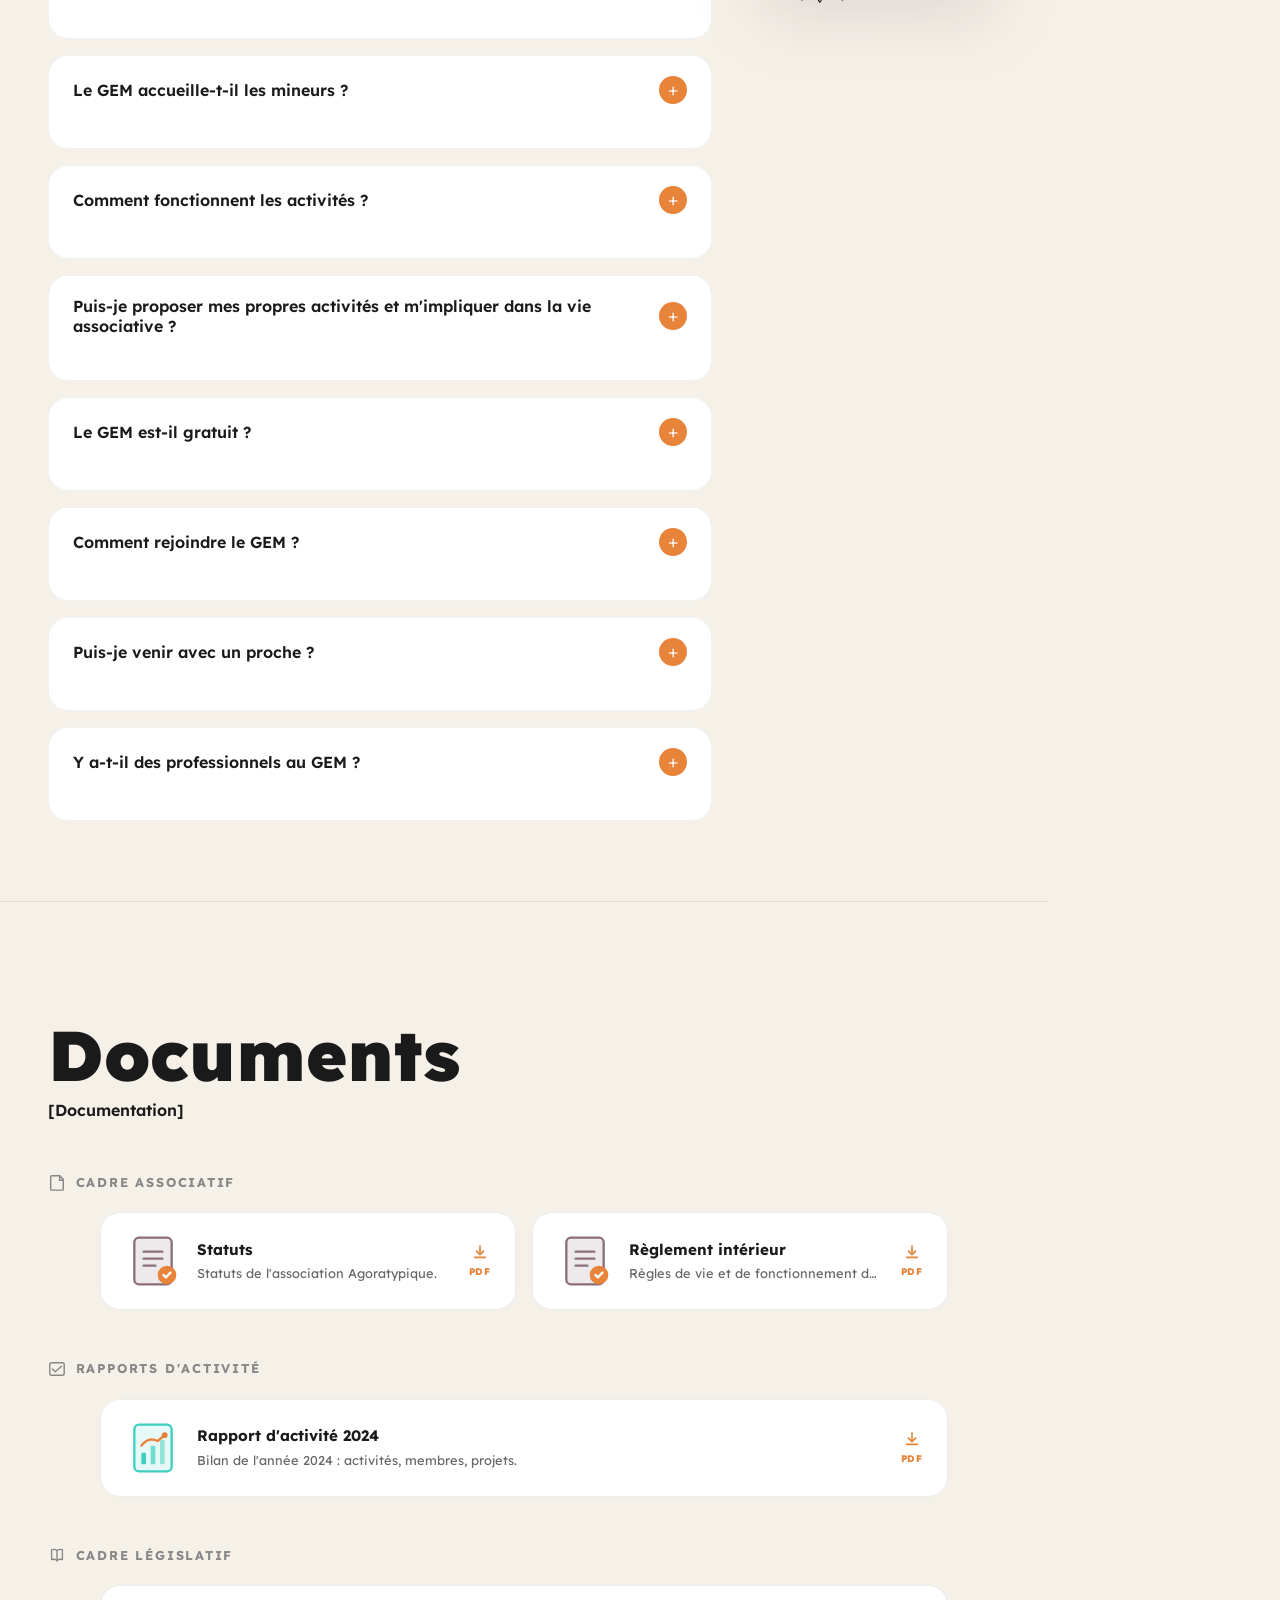
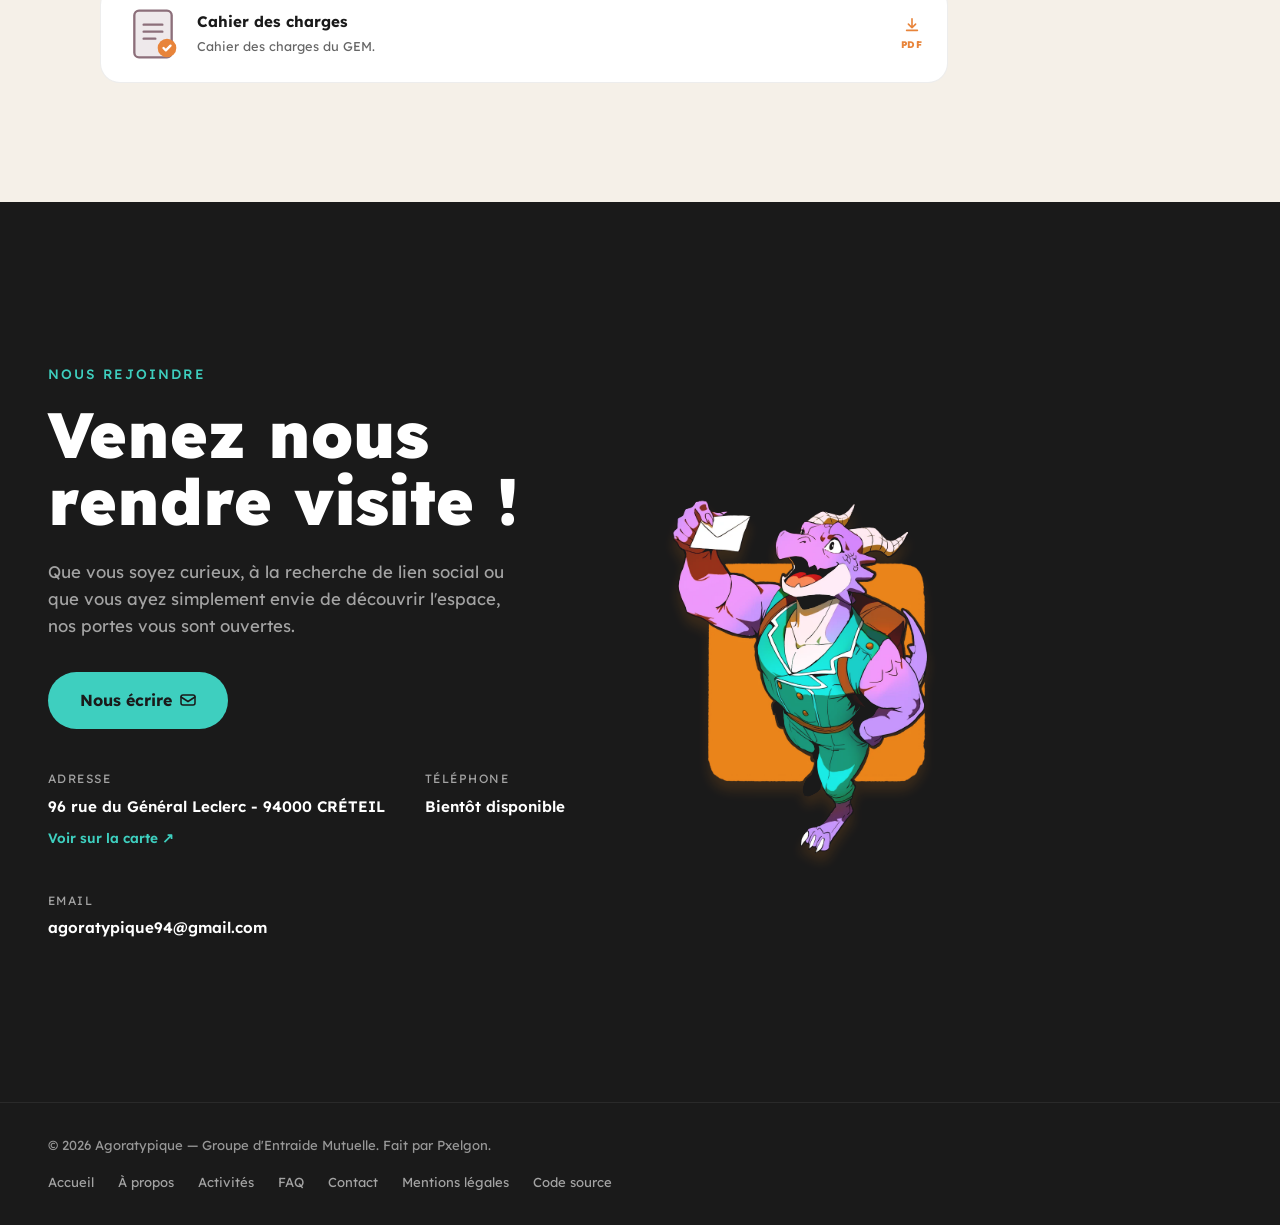
==== commit bd630ed8: "fix(contact): retrait du numéro de téléphone en attendant un nouveau numéro (bouton désactivé, « Bie" ====
--- a/index.html
+++ b/index.html
@@ -20,7 +20,6 @@
     "url": "https://agoratypique.com/",
     "logo": "https://agoratypique.com/images/logo.svg",
     "email": "agoratypique94@gmail.com",
-    "telephone": "+33 7 61 30 70 26",
     "address": {
       "@type": "PostalAddress",
       "streetAddress": "96 rue du Général Leclerc",
@@ -248,12 +247,15 @@
                 <path d="M1 5L8 9.5L15 5" stroke="currentColor" stroke-width="1.5" stroke-linecap="round"/>
               </svg>
             </a>
-            <a href="tel:+33761307026" title="Appeler l'animatrice" class="btn-outline" aria-label="Appeler Agoratypique">
+            <!-- Phone button disabled until a new number is available:
+                 set the tel: href, then uncomment.
+            <a href="tel:" class="btn-outline" aria-label="Appeler Agoratypique">
               Nous appeler
               <svg width="16" height="16" viewBox="0 0 16 16" fill="none" aria-hidden="true">
                 <path d="M3 2h3l1.5 4L6 7.5c1 2 2.5 3.5 4.5 4.5L12 10.5l4 1.5V15a1 1 0 01-1 1C5.4 16 0 10.6 0 4a1 1 0 011-1z" stroke="currentColor" stroke-width="1.5" stroke-linejoin="round"/>
               </svg>
             </a>
+            -->
           </div>
 
           <!-- Mascot -->
@@ -269,7 +271,7 @@
             </div>
             <div class="contact__detail">
               <p class="contact__detail-label">Téléphone</p>
-              <p class="contact__detail-value">+33 7 61 30 70 26</p>
+              <p class="contact__detail-value">Bientôt disponible</p>
             </div>
             <div class="contact__detail">
               <p class="contact__detail-label">Email</p>
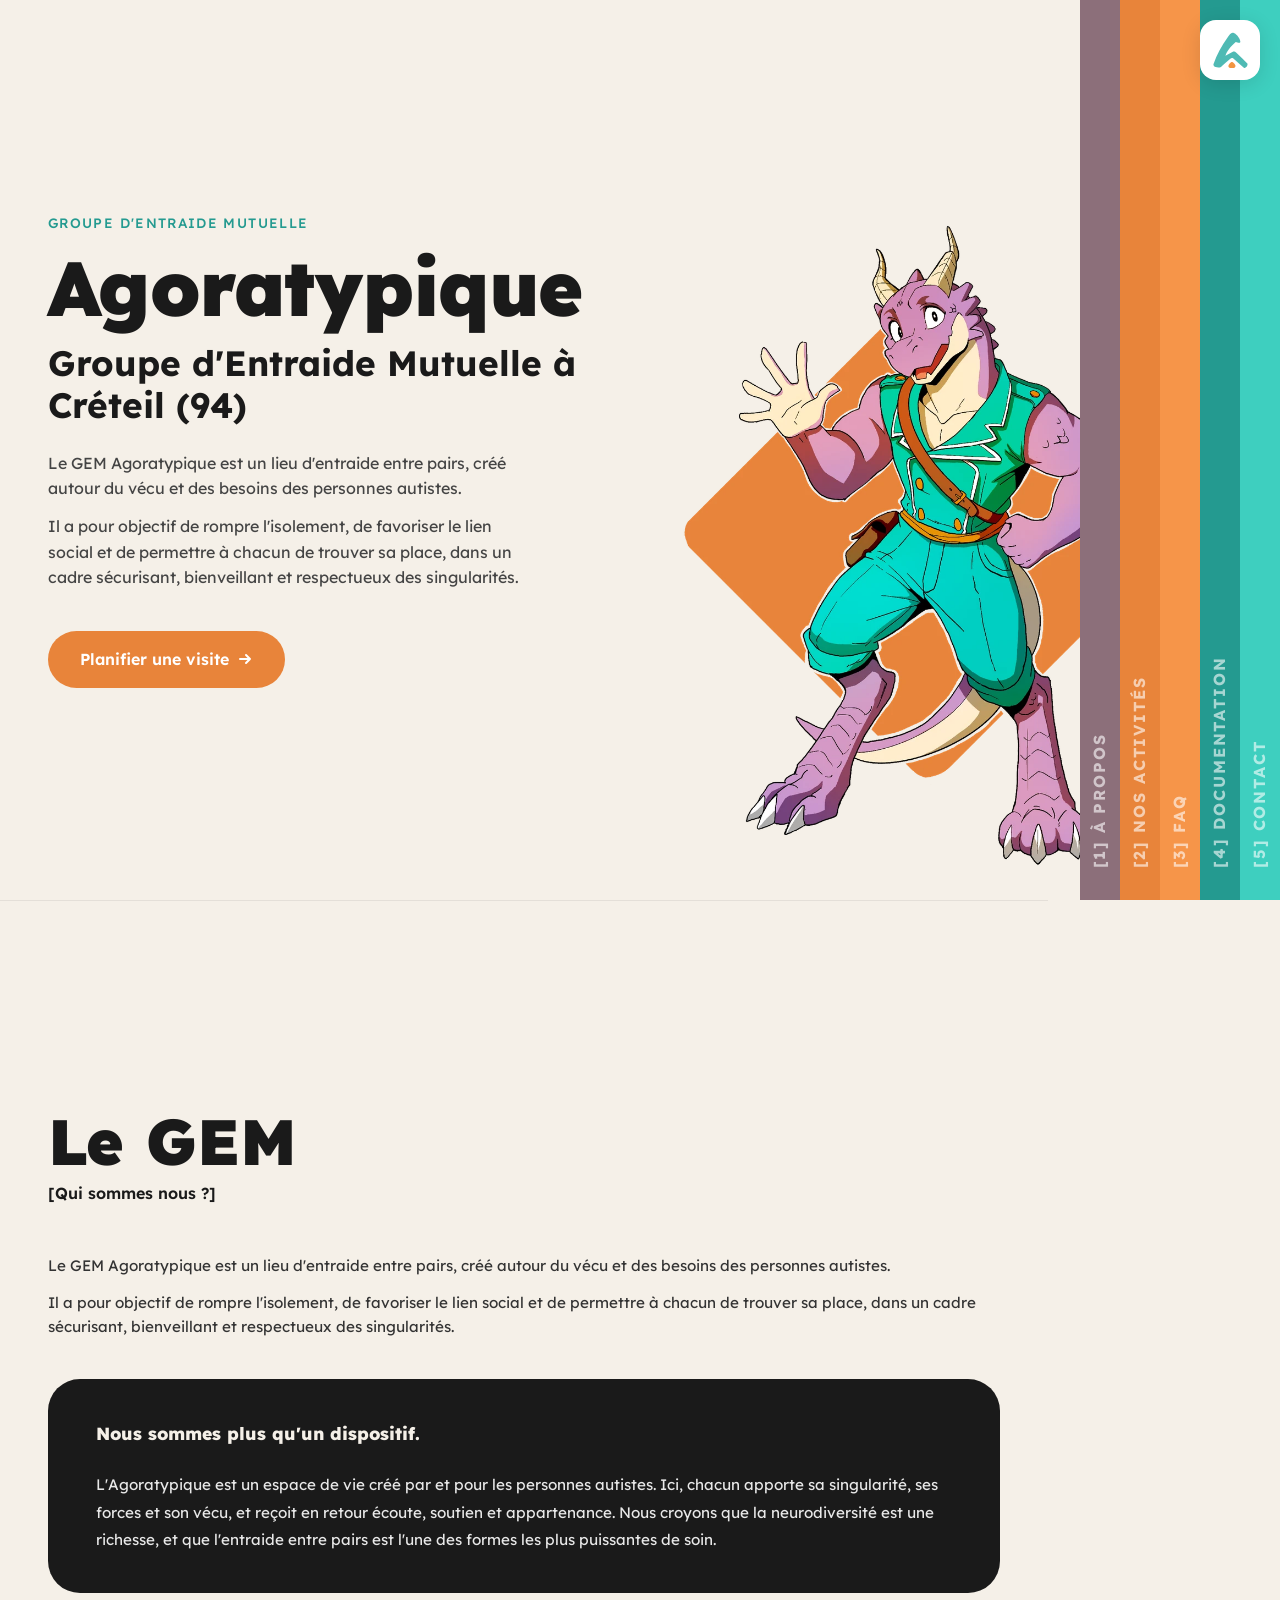
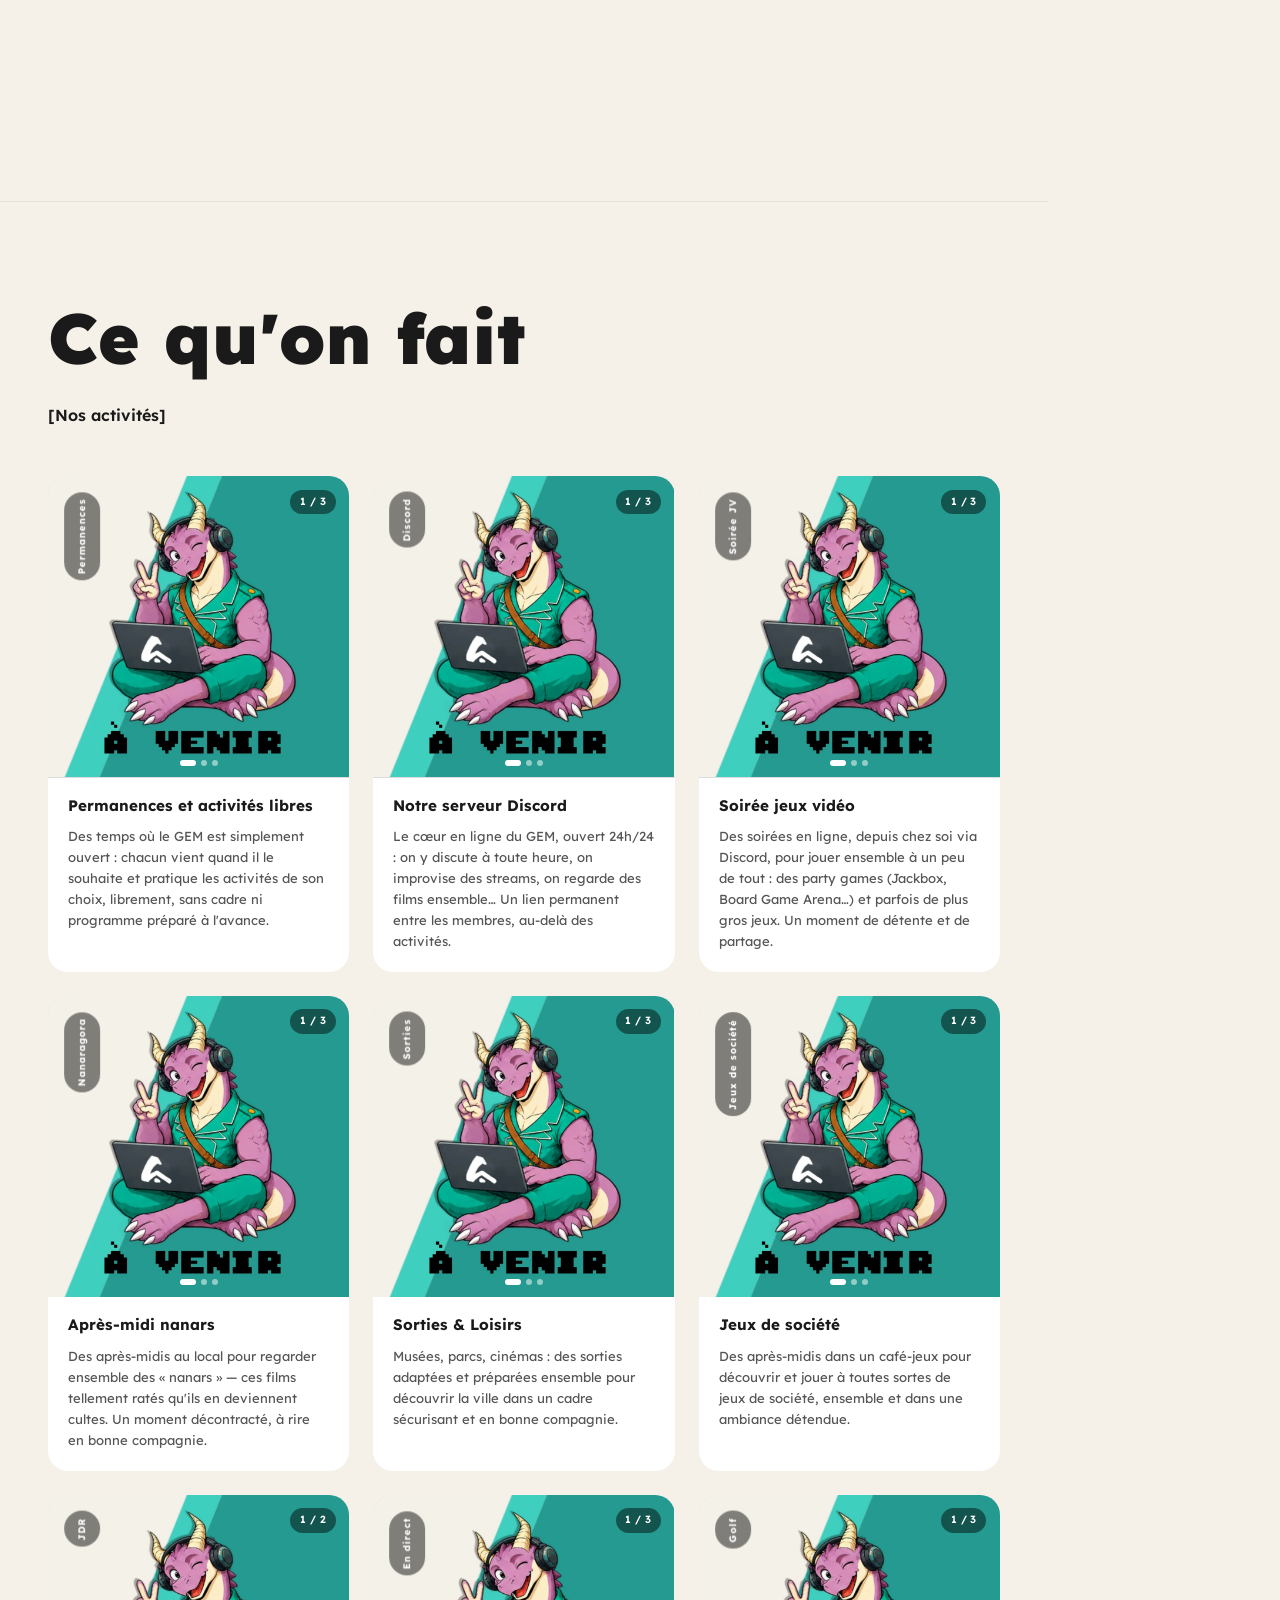
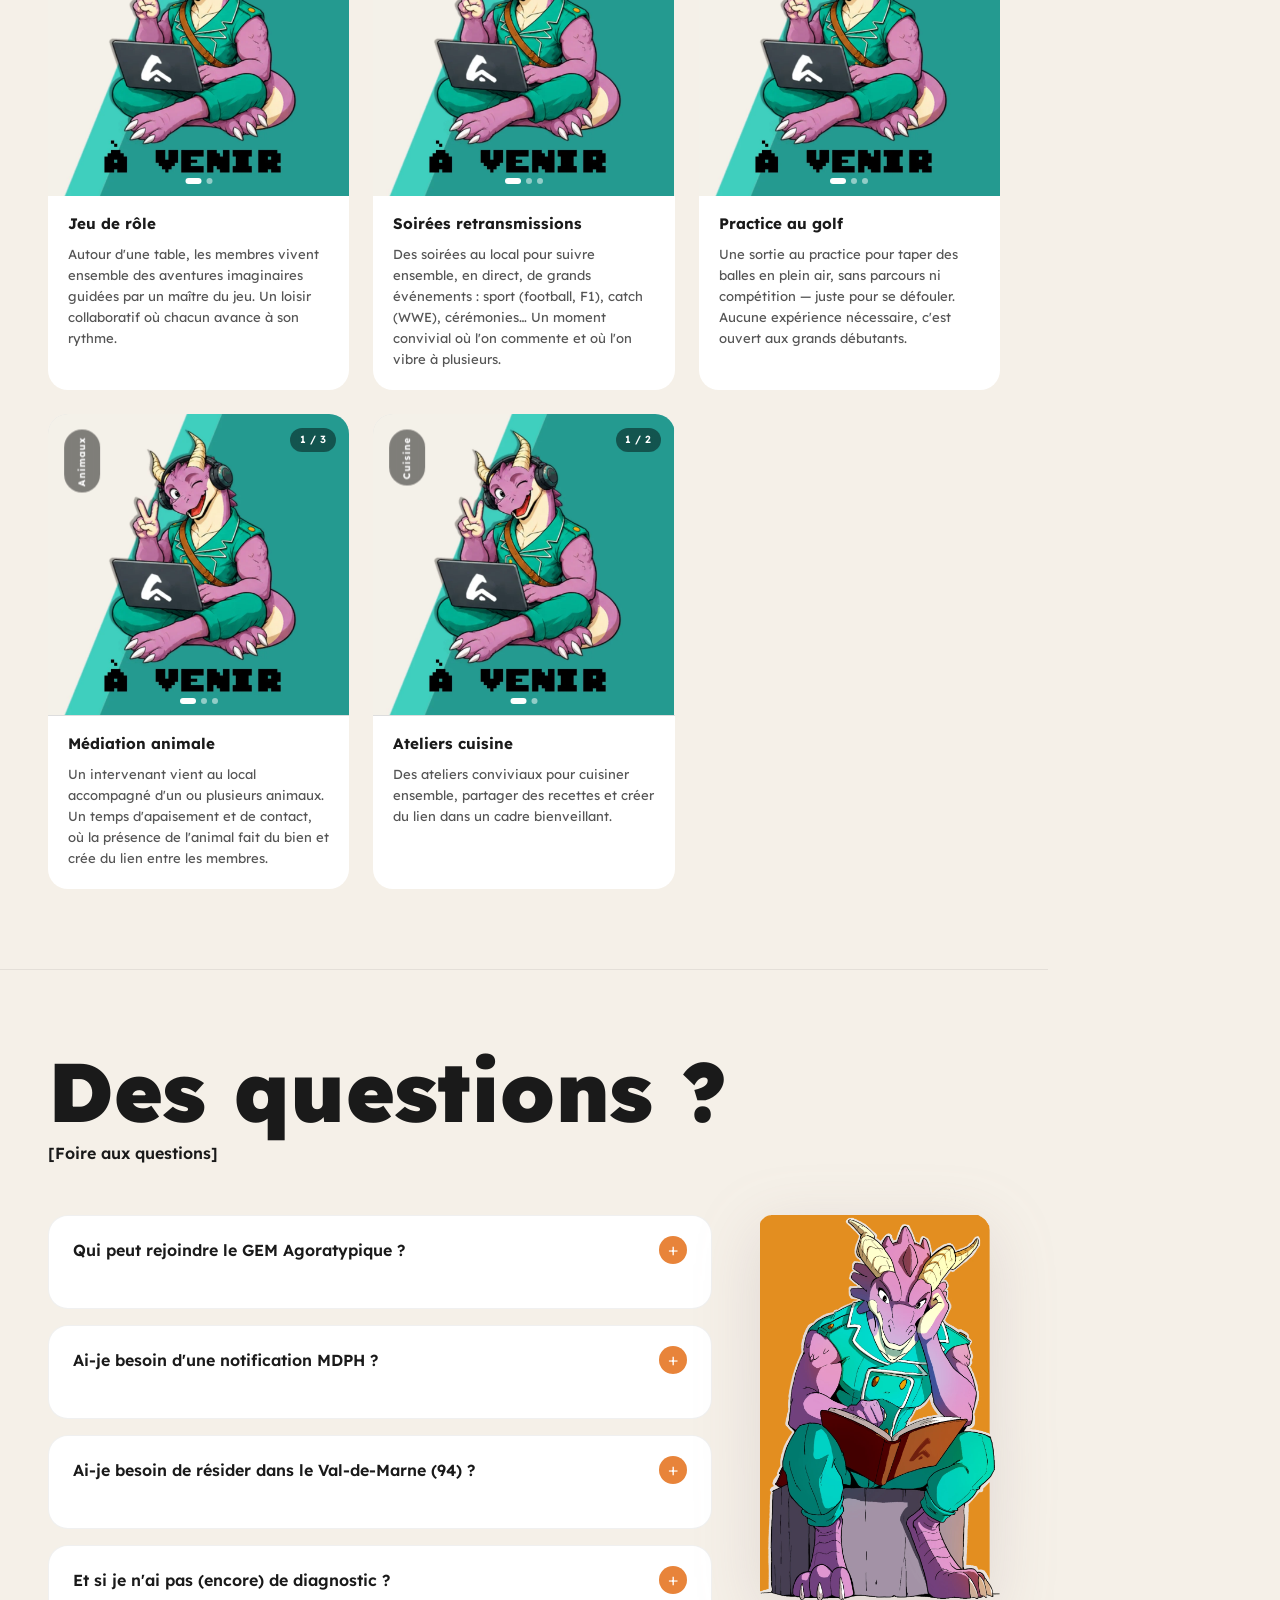
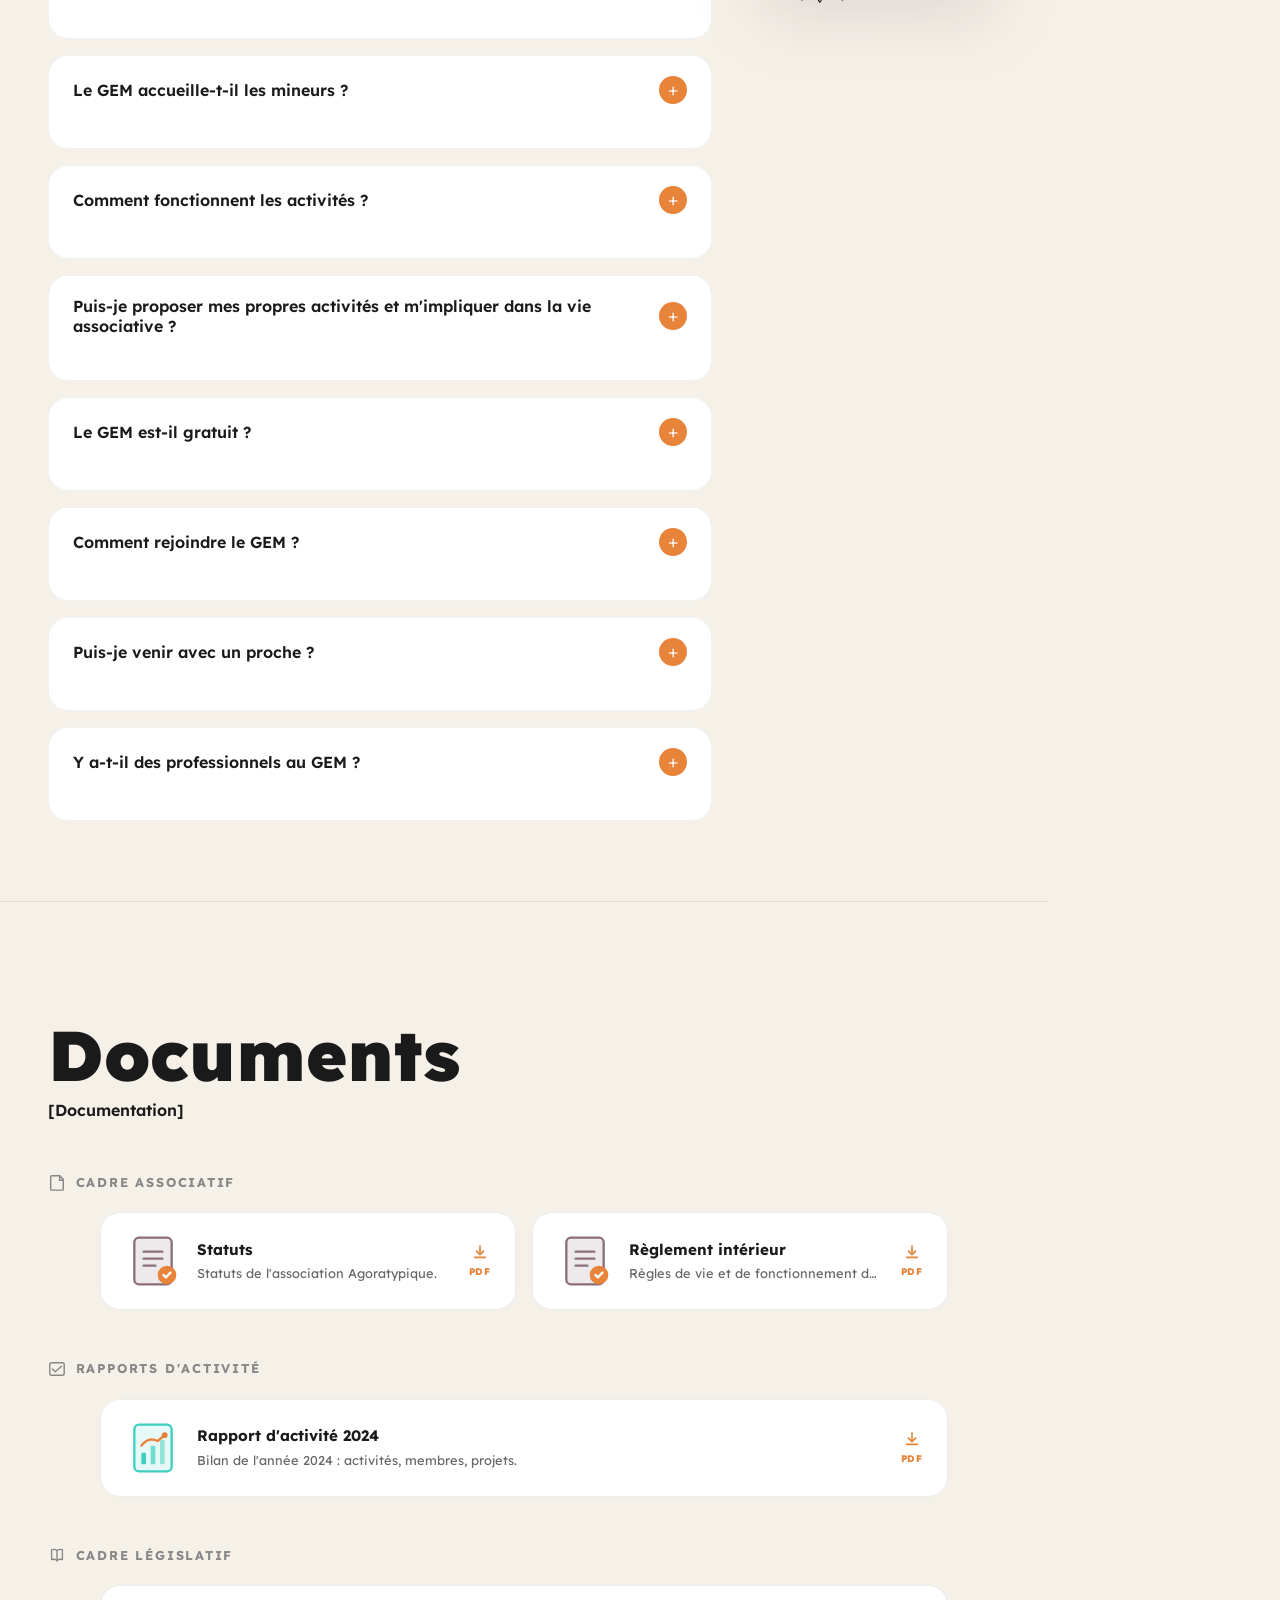
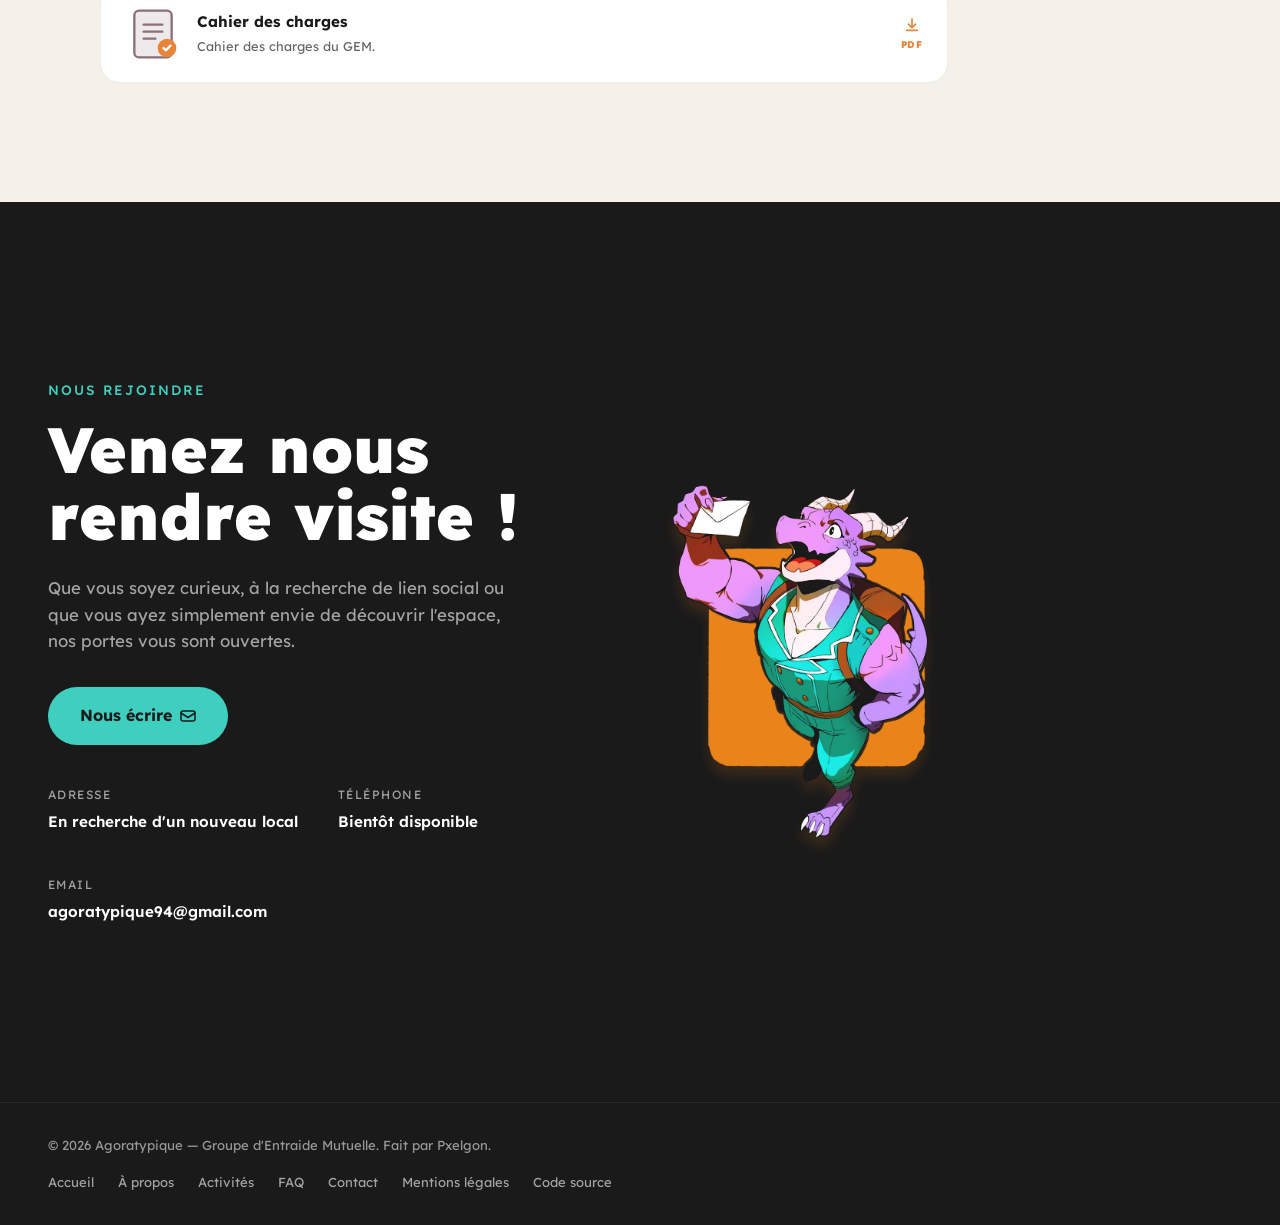
==== commit 7937977c: "fix(contact): « En recherche d'un nouveau local » à la place de l'adresse, lien carte désactivé" ====
--- a/index.html
+++ b/index.html
@@ -22,7 +22,6 @@
     "email": "agoratypique94@gmail.com",
     "address": {
       "@type": "PostalAddress",
-      "streetAddress": "96 rue du Général Leclerc",
       "postalCode": "94000",
       "addressLocality": "Créteil",
       "addressCountry": "FR"
@@ -265,9 +264,12 @@
           <div class="contact__details reveal reveal-delay-4">
             <div class="contact__detail">
               <p class="contact__detail-label">Adresse</p>
-              <p class="contact__detail-value">96 rue du Général Leclerc - 94000 CRÉTEIL</p>
-              <a class="contact__map-link" href="https://www.google.com/maps/search/?api=1&amp;query=96%20rue%20du%20G%C3%A9n%C3%A9ral%20Leclerc%2094000%20CR%C3%89TEIL" target="_blank" rel="noopener noreferrer"
+              <p class="contact__detail-value">En recherche d'un nouveau local</p>
+              <!-- Map link disabled until a new venue is found:
+                   put the URL-encoded address in the query, then uncomment.
+              <a class="contact__map-link" href="https://www.google.com/maps/search/?api=1&amp;query=" target="_blank" rel="noopener noreferrer"
                  aria-label="Voir l'adresse sur la carte (Google Maps, nouvel onglet)">Voir sur la carte ↗</a>
+              -->
             </div>
             <div class="contact__detail">
               <p class="contact__detail-label">Téléphone</p>
